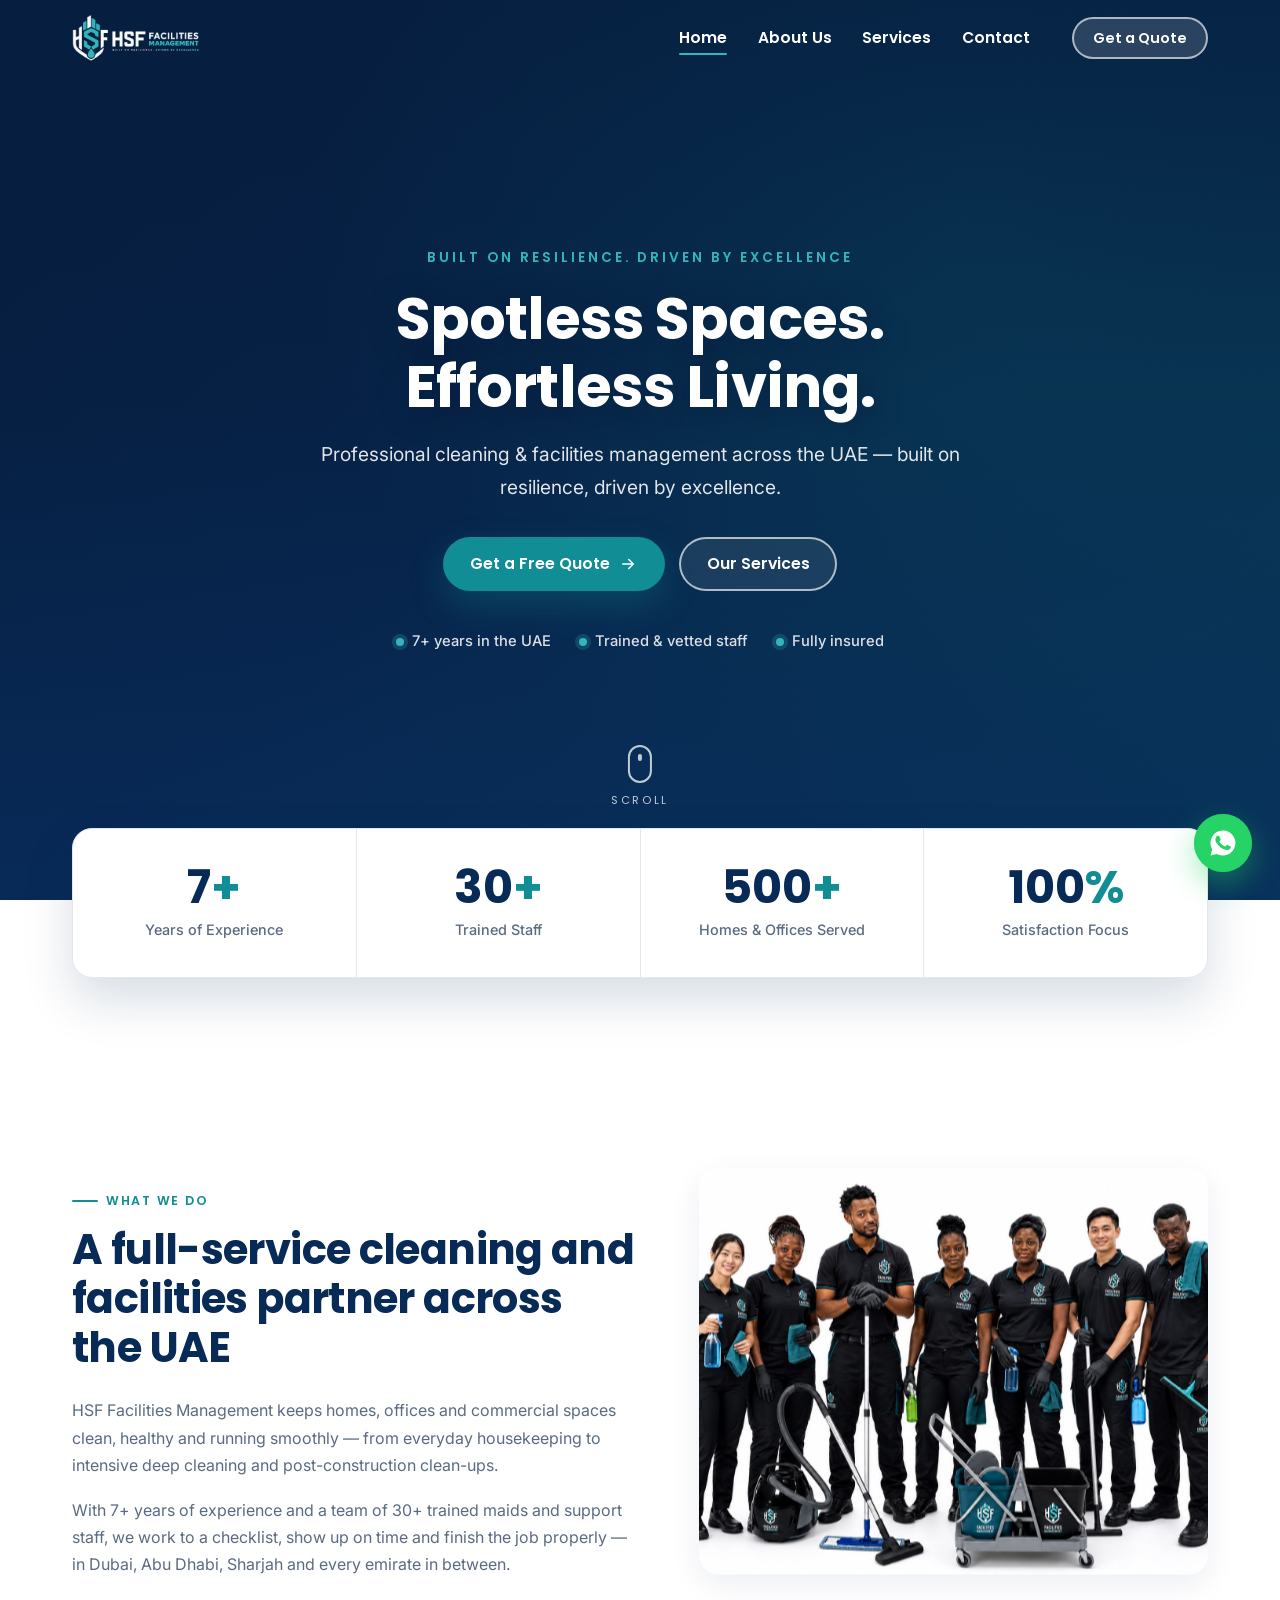
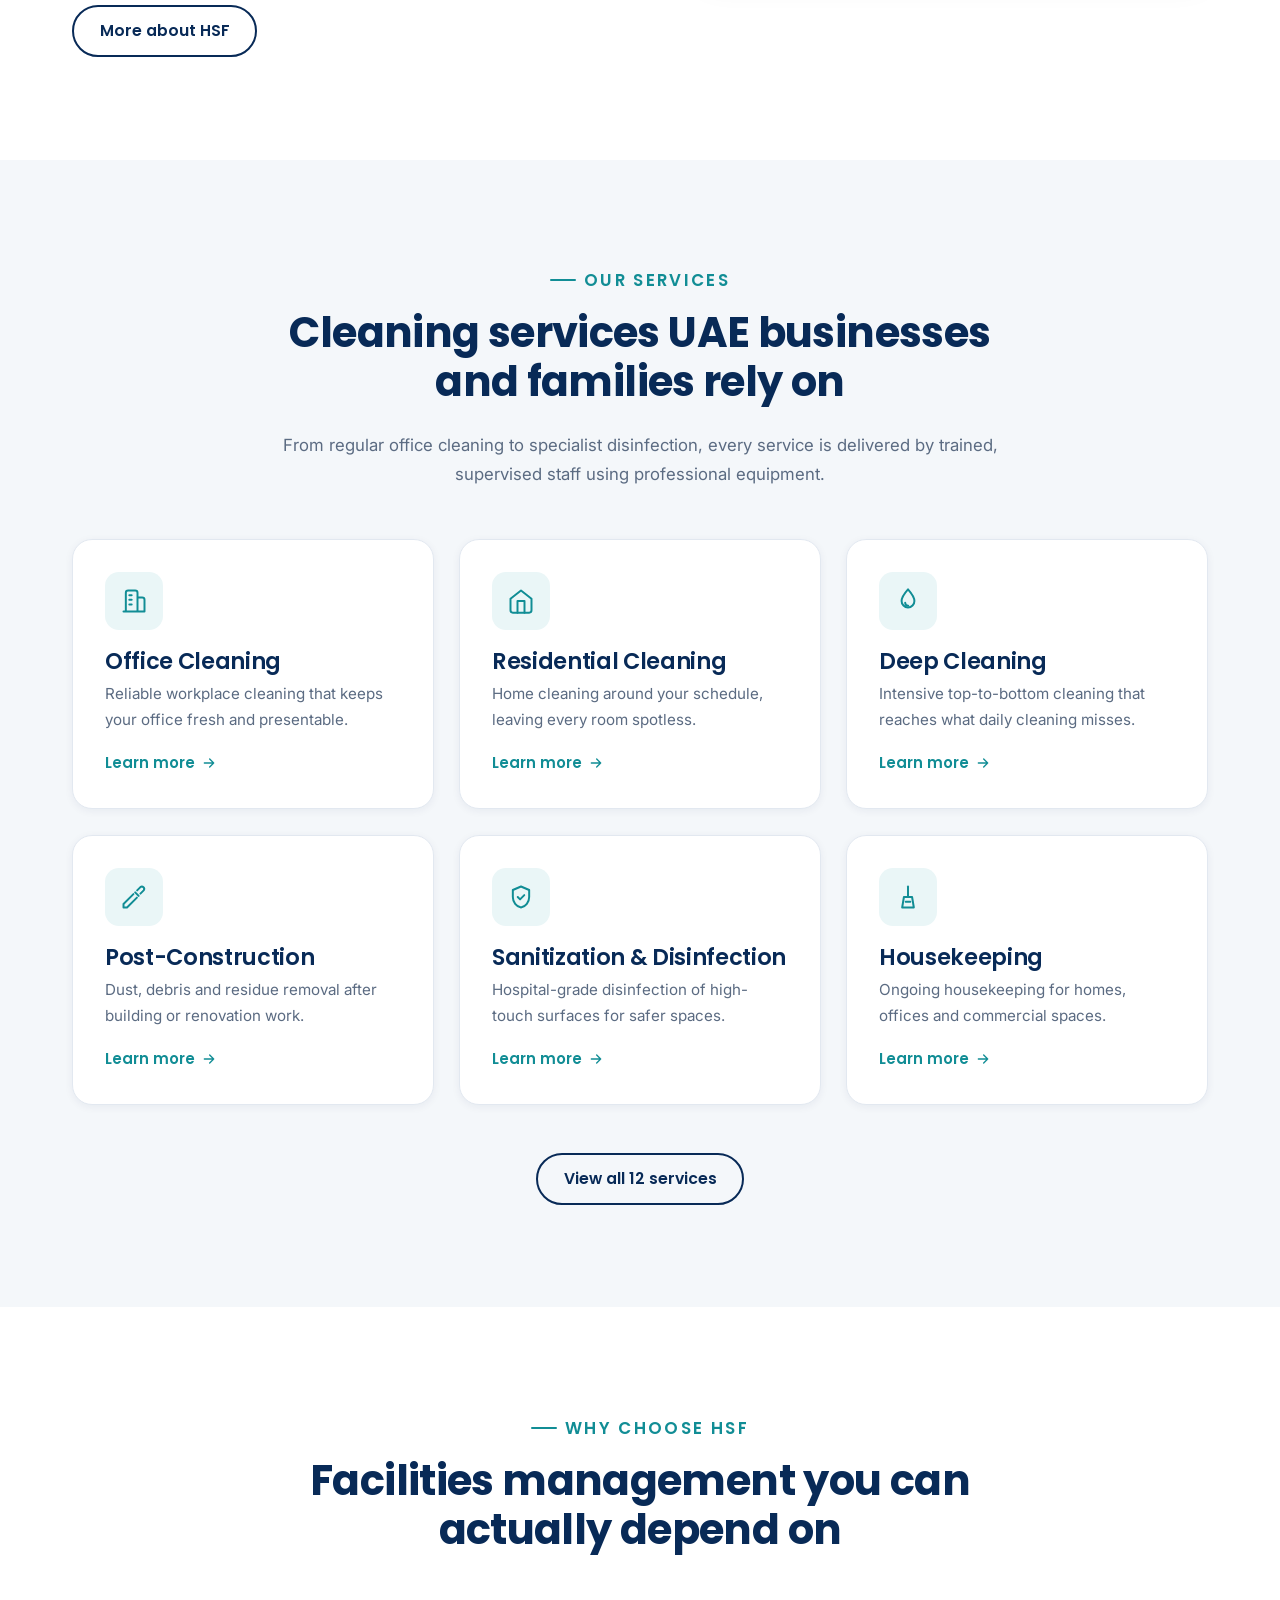
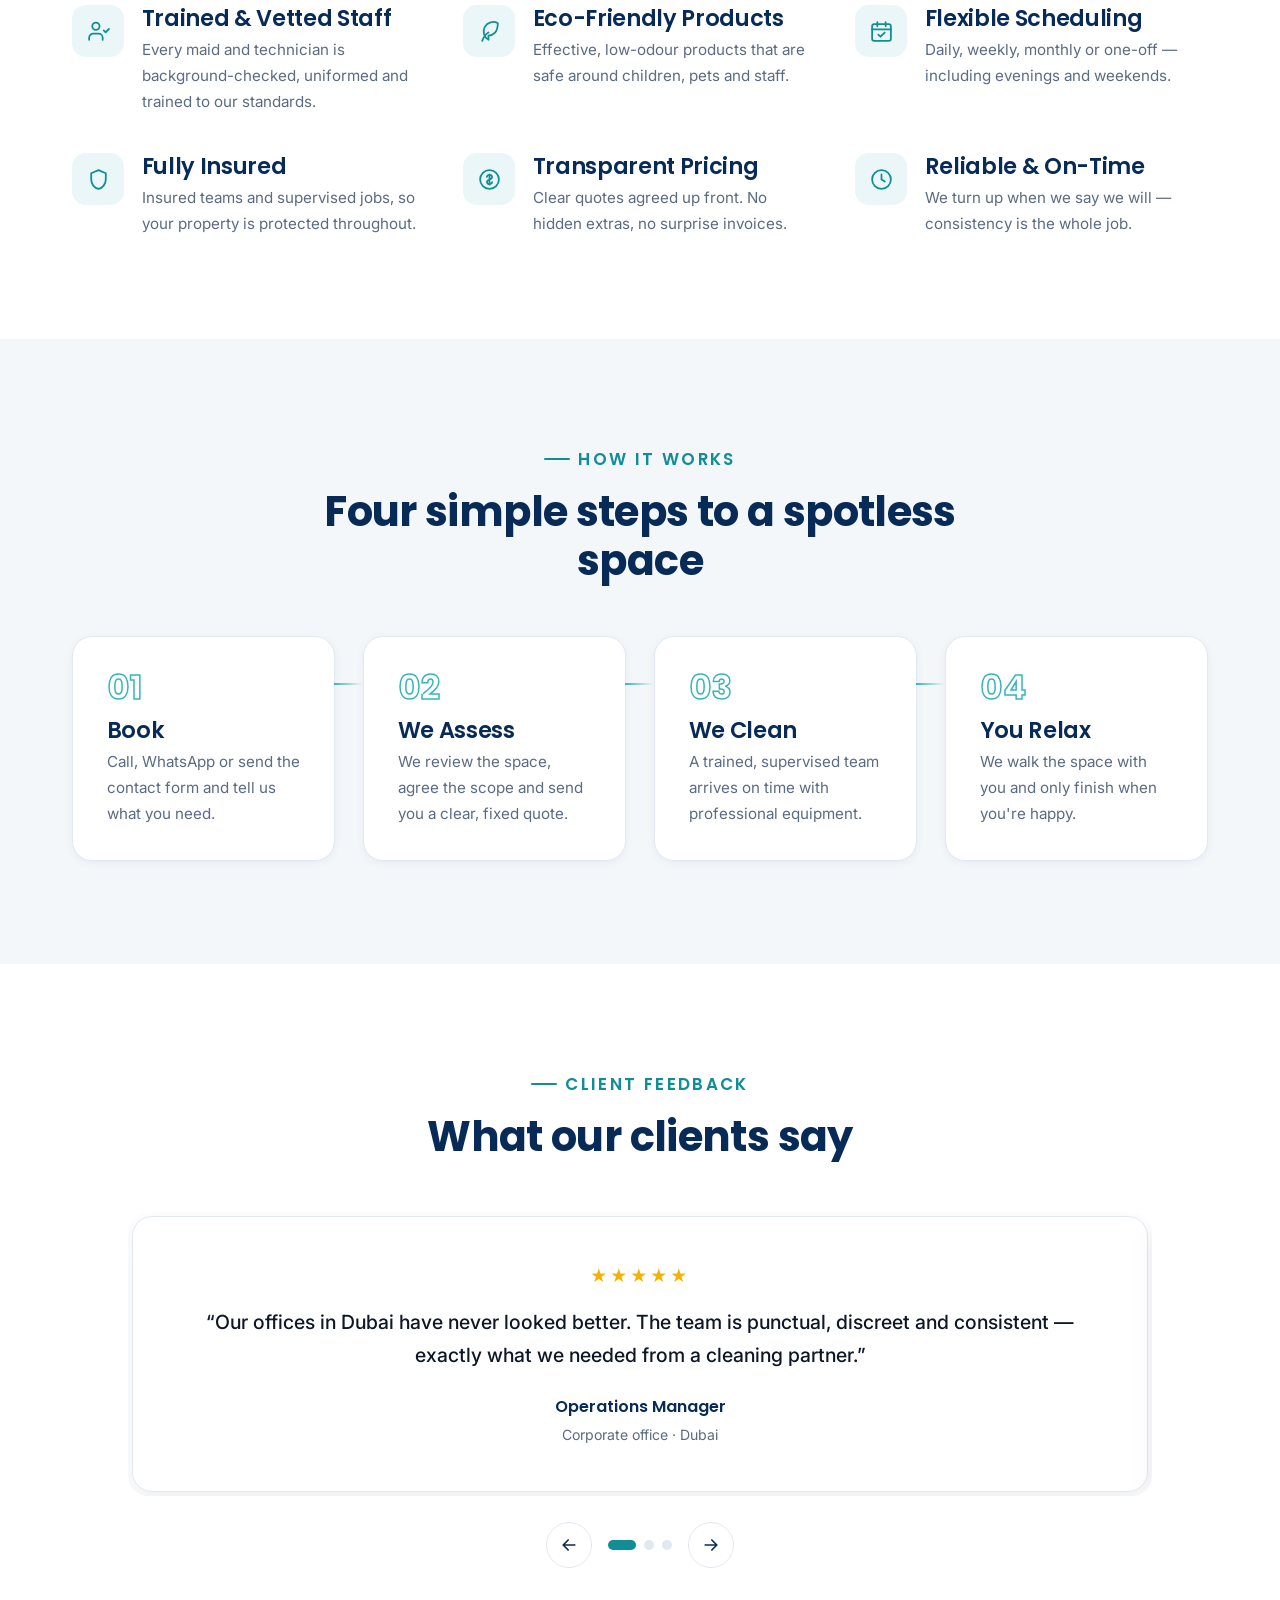
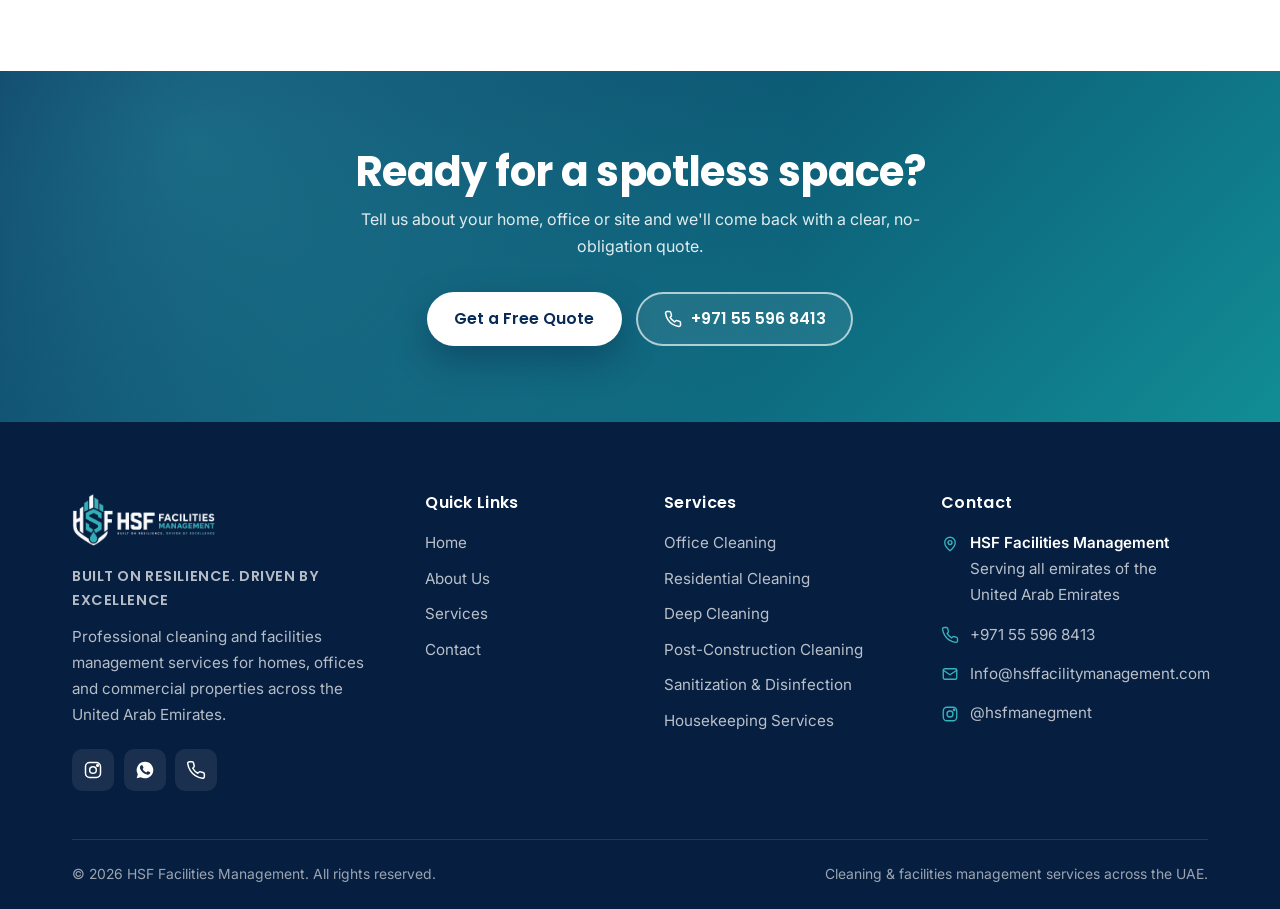
==== hsf company/index.html @ 4dc27a49 "Add files via upload" ====
<!DOCTYPE html>
<html lang="en">
<head>
  <meta charset="utf-8">
  <meta name="viewport" content="width=device-width, initial-scale=1">

  <!-- ===== SEO: primary meta ===== -->
  <title>Cleaning &amp; Facilities Management Services UAE | HSF</title>
  <meta name="description" content="HSF Facilities Management delivers professional cleaning and facilities management services across the UAE — office, residential, deep and post-construction cleaning. Get a free quote.">
  <link rel="canonical" href="https://hsffacilitymanagement.com/">
  <meta name="robots" content="index, follow">
  <meta name="author" content="HSF Facilities Management">
  <meta name="theme-color" content="#082A57">

  <!-- ===== Open Graph / Twitter ===== -->
  <meta property="og:type" content="website">
  <meta property="og:site_name" content="HSF Facilities Management">
  <meta property="og:title" content="Cleaning &amp; Facilities Management Services UAE | HSF">
  <meta property="og:description" content="Professional cleaning and facilities management across the UAE. 7+ years of experience, 30+ trained staff. Built on resilience, driven by excellence.">
  <meta property="og:url" content="https://hsffacilitymanagement.com/">
  <meta property="og:image" content="https://hsffacilitymanagement.com/assets/og-image.jpg">
  <meta property="og:image:width" content="1200">
  <meta property="og:image:height" content="630">
  <meta property="og:locale" content="en_AE">
  <meta name="twitter:card" content="summary_large_image">
  <meta name="twitter:title" content="Cleaning &amp; Facilities Management Services UAE | HSF">
  <meta name="twitter:description" content="Professional cleaning and facilities management across the UAE. Built on resilience, driven by excellence.">
  <meta name="twitter:image" content="https://hsffacilitymanagement.com/assets/og-image.jpg">

  <!-- ===== Icons / manifest ===== -->
  <link rel="icon" href="assets/favicon.ico" sizes="any">
  <link rel="icon" type="image/png" href="assets/favicon.png">
  <link rel="apple-touch-icon" href="assets/apple-touch-icon.png">
  <link rel="manifest" href="site.webmanifest">

  <!-- ===== Fonts (preconnect + swap for fast LCP) ===== -->
  <link rel="preconnect" href="https://fonts.googleapis.com">
  <link rel="preconnect" href="https://fonts.gstatic.com" crossorigin>
  <!-- Speeds up the hero LCP — uncomment once assets/hero-poster.jpg exists:
  <link rel="preload" as="image" href="assets/hero-poster.jpg"> -->
  <link href="https://fonts.googleapis.com/css2?family=Inter:wght@400;500;600&family=Poppins:wght@600;700&display=swap" rel="stylesheet">

  <!-- ===== Styles ===== -->
  <link rel="stylesheet" href="css/global.css">
  <link rel="stylesheet" href="css/home.css">

  <!-- ===== Structured data: LocalBusiness / CleaningService ===== -->
  <script type="application/ld+json">
  {
    "@context": "https://schema.org",
    "@type": "CleaningService",
    "@id": "https://hsffacilitymanagement.com/#business",
    "name": "HSF Facilities Management",
    "slogan": "Built on Resilience. Driven by Excellence",
    "description": "Professional cleaning and facilities management services across the United Arab Emirates: office cleaning, residential cleaning, deep cleaning, post-construction cleaning, disinfection and housekeeping.",
    "url": "https://hsffacilitymanagement.com/",
    "telephone": "+971555968413",
    "email": "Info@hsffacilitymanagement.com",
    "image": "https://hsffacilitymanagement.com/assets/og-image.jpg",
    "logo": "https://hsffacilitymanagement.com/assets/hsf-logo.png",
    "priceRange": "$$",
    "foundingDate": "2018",
    "address": {
      "@type": "PostalAddress",
      "addressCountry": "AE",
      "addressRegion": "United Arab Emirates"
    },
    "areaServed": [
      { "@type": "Country", "name": "United Arab Emirates" },
      { "@type": "City", "name": "Dubai" },
      { "@type": "City", "name": "Abu Dhabi" },
      { "@type": "City", "name": "Sharjah" },
      { "@type": "City", "name": "Ajman" },
      { "@type": "City", "name": "Ras Al Khaimah" },
      { "@type": "City", "name": "Fujairah" },
      { "@type": "City", "name": "Umm Al Quwain" }
    ],
    "openingHoursSpecification": [{
      "@type": "OpeningHoursSpecification",
      "dayOfWeek": ["Monday","Tuesday","Wednesday","Thursday","Friday","Saturday","Sunday"],
      "opens": "08:00",
      "closes": "20:00"
    }],
    "sameAs": ["https://instagram.com/hsfmanegment"],
    "hasOfferCatalog": {
      "@type": "OfferCatalog",
      "name": "Cleaning & Facilities Management Services UAE",
      "itemListElement": [
        { "@type": "Offer", "itemOffered": { "@type": "Service", "name": "Office Cleaning" } },
        { "@type": "Offer", "itemOffered": { "@type": "Service", "name": "Residential Cleaning" } },
        { "@type": "Offer", "itemOffered": { "@type": "Service", "name": "Deep Cleaning" } },
        { "@type": "Offer", "itemOffered": { "@type": "Service", "name": "Move-in / Move-out Cleaning" } },
        { "@type": "Offer", "itemOffered": { "@type": "Service", "name": "Post-Construction Cleaning" } },
        { "@type": "Offer", "itemOffered": { "@type": "Service", "name": "Carpet & Upholstery Cleaning" } },
        { "@type": "Offer", "itemOffered": { "@type": "Service", "name": "Glass & Window Cleaning" } },
        { "@type": "Offer", "itemOffered": { "@type": "Service", "name": "Floor Care & Polishing" } },
        { "@type": "Offer", "itemOffered": { "@type": "Service", "name": "Sanitization & Disinfection" } },
        { "@type": "Offer", "itemOffered": { "@type": "Service", "name": "Waste Management Support" } },
        { "@type": "Offer", "itemOffered": { "@type": "Service", "name": "Housekeeping Services" } },
        { "@type": "Offer", "itemOffered": { "@type": "Service", "name": "Facility Support Services" } }
      ]
    }
  }
  </script>

  <!-- ===== Structured data: FAQ ===== -->
  <script type="application/ld+json">
  {
    "@context": "https://schema.org",
    "@type": "FAQPage",
    "mainEntity": [
      {
        "@type": "Question",
        "name": "Which areas of the UAE does HSF Facilities Management cover?",
        "acceptedAnswer": {
          "@type": "Answer",
          "text": "We provide cleaning and facilities management services across all seven emirates, including Dubai, Abu Dhabi, Sharjah, Ajman, Ras Al Khaimah, Fujairah and Umm Al Quwain."
        }
      },
      {
        "@type": "Question",
        "name": "Do you offer both one-off and regular cleaning contracts?",
        "acceptedAnswer": {
          "@type": "Answer",
          "text": "Yes. We handle one-off jobs such as deep cleaning, move-in / move-out cleaning and post-construction cleaning, as well as ongoing daily, weekly or monthly contracts for offices, homes and commercial buildings."
        }
      },
      {
        "@type": "Question",
        "name": "Are your cleaning staff trained and vetted?",
        "acceptedAnswer": {
          "@type": "Answer",
          "text": "Our team of 30+ maids and support staff is background-checked, professionally trained and supervised on every job, and our work is fully insured."
        }
      },
      {
        "@type": "Question",
        "name": "How do I get a quote?",
        "acceptedAnswer": {
          "@type": "Answer",
          "text": "Call or WhatsApp +971 55 596 8413, email Info@hsffacilitymanagement.com, or send the form on our contact page. Quotes are free and there are no hidden charges."
        }
      }
    ]
  }
  </script>
</head>

<body>
  <a class="skip-link" href="#main">Skip to main content</a>

  <!-- ================= HEADER ================= -->
  <header class="site-header">
    <div class="container site-header__inner">
      <a class="brand" href="index.html" aria-label="HSF Facilities Management — home">
        <img class="brand__dark" src="assets/hsf-logo.png" alt="HSF Facilities Management logo" width="704" height="256">
        <img class="brand__light" src="assets/hsf-logo-white.png" alt="" aria-hidden="true" width="704" height="256">
      </a>

      <nav class="site-nav" aria-label="Primary">
        <ul class="site-nav__list">
          <li><a class="site-nav__link" href="index.html" aria-current="page">Home</a></li>
          <li><a class="site-nav__link" href="about.html">About Us</a></li>
          <li><a class="site-nav__link" href="services.html">Services</a></li>
          <li><a class="site-nav__link" href="contact.html">Contact</a></li>
        </ul>
      </nav>

      <a class="btn btn--primary btn--sm header-cta" href="contact.html">Get a Quote</a>

      <button class="nav-toggle" type="button" aria-label="Open menu" aria-expanded="false" aria-controls="mobileMenu">
        <span></span><span></span><span></span>
      </button>
    </div>
  </header>

  <!-- ================= MOBILE MENU ================= -->
  <div class="nav-backdrop" aria-hidden="true"></div>
  <aside class="mobile-menu" id="mobileMenu" aria-label="Mobile navigation">
    <div class="mobile-menu__head">
      <img src="assets/hsf-logo.png" alt="HSF Facilities Management logo" width="704" height="256">
      <button class="mobile-menu__close" type="button" aria-label="Close menu">
        <svg viewBox="0 0 24 24" fill="none" stroke="currentColor" stroke-width="2" stroke-linecap="round" aria-hidden="true"><path d="M18 6 6 18M6 6l12 12"/></svg>
      </button>
    </div>
    <nav aria-label="Mobile primary">
      <ul class="mobile-menu__list">
        <li><a href="index.html" aria-current="page">Home</a></li>
        <li><a href="about.html">About Us</a></li>
        <li><a href="services.html">Services</a></li>
        <li><a href="contact.html">Contact</a></li>
      </ul>
    </nav>
    <a class="btn btn--primary btn--block" href="contact.html">Get a Free Quote</a>
    <div class="mobile-menu__contact">
      <a href="tel:+971555968413">+971 55 596 8413</a>
      <a href="mailto:Info@hsffacilitymanagement.com">Info@hsffacilitymanagement.com</a>
      <a href="https://instagram.com/hsfmanegment" target="_blank" rel="noopener">Instagram @hsfmanegment</a>
    </div>
  </aside>

  <main id="main">

    <!-- ================= HERO ================= -->
    <section class="hero" aria-labelledby="hero-title">
      <!-- MEDIA SWAP: drop your slow-motion cleaning clip at assets/hero.mp4
           and a matching still frame at assets/hero-poster.jpg.
           Until then the navy/teal gradient below shows instead. -->
      <video class="hero__video" autoplay muted loop playsinline preload="metadata"
             poster="assets/hero-poster.jpg" aria-hidden="true" tabindex="-1">
        <source src="assets/hero.mp4" type="video/mp4">
      </video>
      <div class="hero__overlay"></div>

      <div class="container hero__inner">
        <p class="hero__eyebrow" data-reveal>Built on Resilience. Driven by Excellence</p>
        <h1 id="hero-title" data-reveal data-reveal-delay="80">Spotless Spaces.<br>Effortless Living.</h1>
        <p class="hero__sub" data-reveal data-reveal-delay="160">
          Professional cleaning &amp; facilities management across the UAE — built on resilience,
          driven by excellence.
        </p>
        <div class="hero__actions" data-reveal data-reveal-delay="240">
          <a class="btn btn--primary" href="contact.html">
            Get a Free Quote
            <svg viewBox="0 0 24 24" fill="none" stroke="currentColor" stroke-width="2" stroke-linecap="round" stroke-linejoin="round" aria-hidden="true"><path d="M5 12h14M13 6l6 6-6 6"/></svg>
          </a>
          <a class="btn btn--ghost" href="services.html">Our Services</a>
        </div>
        <ul class="hero__points" data-reveal data-reveal-delay="320">
          <li>7+ years in the UAE</li>
          <li>Trained &amp; vetted staff</li>
          <li>Fully insured</li>
        </ul>
      </div>

      <a class="hero__scroll" href="#stats" aria-label="Scroll to content">
        <span class="hero__scroll-mouse"></span>
        <span class="hero__scroll-text">Scroll</span>
      </a>
    </section>

    <!-- ================= STATS ================= -->
    <!-- CLIENT: edit these figures freely — data-count is the number, data-suffix the symbol. -->
    <section class="section stats-section" id="stats" aria-label="HSF by the numbers">
      <div class="container">
        <div class="stats" data-reveal>
          <div class="stat">
            <span class="stat__num" data-count="7" data-suffix="+">7<span class="suffix">+</span></span>
            <p class="stat__label">Years of Experience</p>
          </div>
          <div class="stat">
            <span class="stat__num" data-count="30" data-suffix="+">30<span class="suffix">+</span></span>
            <p class="stat__label">Trained Staff</p>
          </div>
          <div class="stat">
            <span class="stat__num" data-count="500" data-suffix="+">500<span class="suffix">+</span></span>
            <p class="stat__label">Homes &amp; Offices Served</p>
          </div>
          <div class="stat">
            <span class="stat__num" data-count="100" data-suffix="%">100<span class="suffix">%</span></span>
            <p class="stat__label">Satisfaction Focus</p>
          </div>
        </div>
      </div>
    </section>

    <!-- ================= WHAT WE DO ================= -->
    <section class="section intro" aria-labelledby="intro-title">
      <div class="container intro__grid">
        <div class="intro__text" data-reveal="left">
          <p class="eyebrow">What we do</p>
          <h2 id="intro-title">A full-service cleaning and facilities partner across the UAE</h2>
          <p>
            HSF Facilities Management keeps homes, offices and commercial spaces clean, healthy and
            running smoothly — from everyday housekeeping to intensive deep cleaning and
            post-construction clean-ups.
          </p>
          <p>
            With 7+ years of experience and a team of 30+ trained maids and support staff, we work
            to a checklist, show up on time and finish the job properly — in Dubai, Abu Dhabi,
            Sharjah and every emirate in between.
          </p>
          <a class="btn btn--outline" href="about.html">More about HSF</a>
        </div>

        <div class="intro__media media-ph" data-reveal="right" data-parallax="0.06">
          <img src="assets/team.jpg" alt="The HSF Facilities Management cleaning team in branded uniform with their equipment" width="1516" height="1038" loading="lazy" decoding="async">
        </div>
      </div>
    </section>

    <!-- ================= SERVICES PREVIEW ================= -->
    <section class="section section--soft services-preview" aria-labelledby="services-title">
      <div class="container">
        <div class="section-head" data-reveal>
          <p class="eyebrow">Our services</p>
          <h2 id="services-title">Cleaning services UAE businesses and families rely on</h2>
          <p>From regular office cleaning to specialist disinfection, every service is delivered by
            trained, supervised staff using professional equipment.</p>
        </div>

        <div class="svc-grid">
          <!-- 1 -->
          <a class="card svc-card" href="services.html#office-cleaning" data-reveal data-reveal-delay="0">
            <span class="icon-badge">
              <svg viewBox="0 0 24 24" fill="none" stroke="currentColor" stroke-width="1.7" stroke-linecap="round" stroke-linejoin="round" aria-hidden="true"><path d="M3 21h18M5 21V5a2 2 0 0 1 2-2h6a2 2 0 0 1 2 2v16M15 21V9h4a2 2 0 0 1 2 2v10M8 7h2M8 11h2M8 15h2"/></svg>
            </span>
            <h3>Office Cleaning</h3>
            <p>Reliable workplace cleaning that keeps your office fresh and presentable.</p>
            <span class="link-arrow">Learn more
              <svg viewBox="0 0 24 24" fill="none" stroke="currentColor" stroke-width="2" stroke-linecap="round" stroke-linejoin="round" aria-hidden="true"><path d="M5 12h14M13 6l6 6-6 6"/></svg>
            </span>
          </a>
          <!-- 2 -->
          <a class="card svc-card" href="services.html#residential-cleaning" data-reveal data-reveal-delay="80">
            <span class="icon-badge">
              <svg viewBox="0 0 24 24" fill="none" stroke="currentColor" stroke-width="1.7" stroke-linecap="round" stroke-linejoin="round" aria-hidden="true"><path d="m3 10 9-7 9 7v10a2 2 0 0 1-2 2H5a2 2 0 0 1-2-2z"/><path d="M9 22V12h6v10"/></svg>
            </span>
            <h3>Residential Cleaning</h3>
            <p>Home cleaning around your schedule, leaving every room spotless.</p>
            <span class="link-arrow">Learn more
              <svg viewBox="0 0 24 24" fill="none" stroke="currentColor" stroke-width="2" stroke-linecap="round" stroke-linejoin="round" aria-hidden="true"><path d="M5 12h14M13 6l6 6-6 6"/></svg>
            </span>
          </a>
          <!-- 3 -->
          <a class="card svc-card" href="services.html#deep-cleaning" data-reveal data-reveal-delay="160">
            <span class="icon-badge">
              <svg viewBox="0 0 24 24" fill="none" stroke="currentColor" stroke-width="1.7" stroke-linecap="round" stroke-linejoin="round" aria-hidden="true"><path d="M12 2s5.5 6.2 5.5 10a5.5 5.5 0 0 1-11 0C6.5 8.2 12 2 12 2z"/><path d="M9.6 13.4a2.6 2.6 0 0 0 2.6 2.6"/></svg>
            </span>
            <h3>Deep Cleaning</h3>
            <p>Intensive top-to-bottom cleaning that reaches what daily cleaning misses.</p>
            <span class="link-arrow">Learn more
              <svg viewBox="0 0 24 24" fill="none" stroke="currentColor" stroke-width="2" stroke-linecap="round" stroke-linejoin="round" aria-hidden="true"><path d="M5 12h14M13 6l6 6-6 6"/></svg>
            </span>
          </a>
          <!-- 4 -->
          <a class="card svc-card" href="services.html#post-construction-cleaning" data-reveal data-reveal-delay="0">
            <span class="icon-badge">
              <svg viewBox="0 0 24 24" fill="none" stroke="currentColor" stroke-width="1.7" stroke-linecap="round" stroke-linejoin="round" aria-hidden="true"><path d="M14.7 6.3 17.5 3.5a2 2 0 0 1 2.8 2.8L17.5 9.1"/><path d="m13 8 3 3"/><path d="M11.5 9.5 3 18v3h3l8.5-8.5"/></svg>
            </span>
            <h3>Post-Construction</h3>
            <p>Dust, debris and residue removal after building or renovation work.</p>
            <span class="link-arrow">Learn more
              <svg viewBox="0 0 24 24" fill="none" stroke="currentColor" stroke-width="2" stroke-linecap="round" stroke-linejoin="round" aria-hidden="true"><path d="M5 12h14M13 6l6 6-6 6"/></svg>
            </span>
          </a>
          <!-- 5 -->
          <a class="card svc-card" href="services.html#sanitization-disinfection" data-reveal data-reveal-delay="80">
            <span class="icon-badge">
              <svg viewBox="0 0 24 24" fill="none" stroke="currentColor" stroke-width="1.7" stroke-linecap="round" stroke-linejoin="round" aria-hidden="true"><path d="M12 3 5 6v6c0 4.4 3 8.3 7 9 4-.7 7-4.6 7-9V6z"/><path d="m9.2 12 2 2 3.6-3.6"/></svg>
            </span>
            <h3>Sanitization &amp; Disinfection</h3>
            <p>Hospital-grade disinfection of high-touch surfaces for safer spaces.</p>
            <span class="link-arrow">Learn more
              <svg viewBox="0 0 24 24" fill="none" stroke="currentColor" stroke-width="2" stroke-linecap="round" stroke-linejoin="round" aria-hidden="true"><path d="M5 12h14M13 6l6 6-6 6"/></svg>
            </span>
          </a>
          <!-- 6 -->
          <a class="card svc-card" href="services.html#housekeeping-services" data-reveal data-reveal-delay="160">
            <span class="icon-badge">
              <svg viewBox="0 0 24 24" fill="none" stroke="currentColor" stroke-width="1.7" stroke-linecap="round" stroke-linejoin="round" aria-hidden="true"><path d="M12 3v9"/><path d="M8.5 12h7l1.5 9H7z"/><path d="M10 16h4"/></svg>
            </span>
            <h3>Housekeeping</h3>
            <p>Ongoing housekeeping for homes, offices and commercial spaces.</p>
            <span class="link-arrow">Learn more
              <svg viewBox="0 0 24 24" fill="none" stroke="currentColor" stroke-width="2" stroke-linecap="round" stroke-linejoin="round" aria-hidden="true"><path d="M5 12h14M13 6l6 6-6 6"/></svg>
            </span>
          </a>
        </div>

        <div class="services-preview__more" data-reveal>
          <a class="btn btn--outline" href="services.html">View all 12 services</a>
        </div>
      </div>
    </section>

    <!-- ================= WHY CHOOSE US ================= -->
    <section class="section why" aria-labelledby="why-title">
      <div class="container">
        <div class="section-head" data-reveal>
          <p class="eyebrow">Why choose HSF</p>
          <h2 id="why-title">Facilities management you can actually depend on</h2>
        </div>

        <div class="why-grid">
          <article class="why-item" data-reveal data-reveal-delay="0">
            <span class="icon-badge">
              <svg viewBox="0 0 24 24" fill="none" stroke="currentColor" stroke-width="1.7" stroke-linecap="round" stroke-linejoin="round" aria-hidden="true"><path d="M16 20v-2a4 4 0 0 0-4-4H7a4 4 0 0 0-4 4v2"/><circle cx="9.5" cy="7" r="3.5"/><path d="m17 11 1.8 1.8L22 9.6"/></svg>
            </span>
            <div>
              <h3>Trained &amp; Vetted Staff</h3>
              <p>Every maid and technician is background-checked, uniformed and trained to our standards.</p>
            </div>
          </article>

          <article class="why-item" data-reveal data-reveal-delay="80">
            <span class="icon-badge">
              <svg viewBox="0 0 24 24" fill="none" stroke="currentColor" stroke-width="1.7" stroke-linecap="round" stroke-linejoin="round" aria-hidden="true"><path d="M11 20A7 7 0 0 1 20 4c0 9-5 12-9 12z"/><path d="M5 21c1.5-4 3.5-6.5 6-8"/></svg>
            </span>
            <div>
              <h3>Eco-Friendly Products</h3>
              <p>Effective, low-odour products that are safe around children, pets and staff.</p>
            </div>
          </article>

          <article class="why-item" data-reveal data-reveal-delay="160">
            <span class="icon-badge">
              <svg viewBox="0 0 24 24" fill="none" stroke="currentColor" stroke-width="1.7" stroke-linecap="round" stroke-linejoin="round" aria-hidden="true"><rect x="3" y="5" width="18" height="16" rx="2"/><path d="M16 3v4M8 3v4M3 10h18"/><path d="m9 15 2 2 4-4"/></svg>
            </span>
            <div>
              <h3>Flexible Scheduling</h3>
              <p>Daily, weekly, monthly or one-off — including evenings and weekends.</p>
            </div>
          </article>

          <article class="why-item" data-reveal data-reveal-delay="0">
            <span class="icon-badge">
              <svg viewBox="0 0 24 24" fill="none" stroke="currentColor" stroke-width="1.7" stroke-linecap="round" stroke-linejoin="round" aria-hidden="true"><path d="M12 3 5 6v6c0 4.4 3 8.3 7 9 4-.7 7-4.6 7-9V6z"/></svg>
            </span>
            <div>
              <h3>Fully Insured</h3>
              <p>Insured teams and supervised jobs, so your property is protected throughout.</p>
            </div>
          </article>

          <article class="why-item" data-reveal data-reveal-delay="80">
            <span class="icon-badge">
              <svg viewBox="0 0 24 24" fill="none" stroke="currentColor" stroke-width="1.7" stroke-linecap="round" stroke-linejoin="round" aria-hidden="true"><circle cx="12" cy="12" r="9"/><path d="M12 7v10M9.5 9.5a2.5 2.5 0 0 1 2.5-2 2.4 2.4 0 0 1 2.5 2.2c0 3-5 1.9-5 4.6A2.5 2.5 0 0 0 12 16.5a2.5 2.5 0 0 0 2.5-2"/></svg>
            </span>
            <div>
              <h3>Transparent Pricing</h3>
              <p>Clear quotes agreed up front. No hidden extras, no surprise invoices.</p>
            </div>
          </article>

          <article class="why-item" data-reveal data-reveal-delay="160">
            <span class="icon-badge">
              <svg viewBox="0 0 24 24" fill="none" stroke="currentColor" stroke-width="1.7" stroke-linecap="round" stroke-linejoin="round" aria-hidden="true"><circle cx="12" cy="12" r="9"/><path d="M12 7v5l3.2 2"/></svg>
            </span>
            <div>
              <h3>Reliable &amp; On-Time</h3>
              <p>We turn up when we say we will — consistency is the whole job.</p>
            </div>
          </article>
        </div>
      </div>
    </section>

    <!-- ================= HOW IT WORKS ================= -->
    <section class="section section--soft how" aria-labelledby="how-title">
      <div class="container">
        <div class="section-head" data-reveal>
          <p class="eyebrow">How it works</p>
          <h2 id="how-title">Four simple steps to a spotless space</h2>
        </div>

        <ol class="steps">
          <li class="step" data-reveal data-reveal-delay="0">
            <span class="step__num">01</span>
            <h3>Book</h3>
            <p>Call, WhatsApp or send the contact form and tell us what you need.</p>
          </li>
          <li class="step" data-reveal data-reveal-delay="90">
            <span class="step__num">02</span>
            <h3>We Assess</h3>
            <p>We review the space, agree the scope and send you a clear, fixed quote.</p>
          </li>
          <li class="step" data-reveal data-reveal-delay="180">
            <span class="step__num">03</span>
            <h3>We Clean</h3>
            <p>A trained, supervised team arrives on time with professional equipment.</p>
          </li>
          <li class="step" data-reveal data-reveal-delay="270">
            <span class="step__num">04</span>
            <h3>You Relax</h3>
            <p>We walk the space with you and only finish when you're happy.</p>
          </li>
        </ol>
      </div>
    </section>

    <!-- ================= TESTIMONIALS ================= -->
    <!-- CLIENT: swap these placeholder reviews for real client quotes. -->
    <section class="section testimonials" aria-labelledby="testimonials-title">
      <div class="container">
        <div class="section-head" data-reveal>
          <p class="eyebrow">Client feedback</p>
          <h2 id="testimonials-title">What our clients say</h2>
        </div>

        <div class="slider" data-reveal>
          <div class="slider__viewport">
            <ul class="slider__track" id="testimonialTrack">
              <li class="slide">
                <figure class="quote">
                  <div class="quote__stars" aria-label="Rated 5 out of 5">★★★★★</div>
                  <blockquote>
                    <p>“Our offices in Dubai have never looked better. The team is punctual, discreet
                      and consistent — exactly what we needed from a cleaning partner.”</p>
                  </blockquote>
                  <figcaption>
                    <span class="quote__name">Operations Manager</span>
                    <span class="quote__meta">Corporate office · Dubai</span>
                  </figcaption>
                </figure>
              </li>
              <li class="slide">
                <figure class="quote">
                  <div class="quote__stars" aria-label="Rated 5 out of 5">★★★★★</div>
                  <blockquote>
                    <p>“Booked a deep clean before moving into our new villa. They were thorough,
                      polite and finished on time. We now have them monthly.”</p>
                  </blockquote>
                  <figcaption>
                    <span class="quote__name">Homeowner</span>
                    <span class="quote__meta">Villa · Abu Dhabi</span>
                  </figcaption>
                </figure>
              </li>
              <li class="slide">
                <figure class="quote">
                  <div class="quote__stars" aria-label="Rated 5 out of 5">★★★★★</div>
                  <blockquote>
                    <p>“Post-construction clean-up on a tight handover deadline. HSF handled the dust
                      and residue completely and the unit was ready the same week.”</p>
                  </blockquote>
                  <figcaption>
                    <span class="quote__name">Project Manager</span>
                    <span class="quote__meta">Fit-out contractor · Sharjah</span>
                  </figcaption>
                </figure>
              </li>
            </ul>
          </div>

          <div class="slider__controls">
            <button class="slider__btn" type="button" data-slider-prev aria-label="Previous testimonial">
              <svg viewBox="0 0 24 24" fill="none" stroke="currentColor" stroke-width="2" stroke-linecap="round" stroke-linejoin="round" aria-hidden="true"><path d="M19 12H5M11 18l-6-6 6-6"/></svg>
            </button>
            <div class="slider__dots" id="sliderDots" role="tablist" aria-label="Choose testimonial"></div>
            <button class="slider__btn" type="button" data-slider-next aria-label="Next testimonial">
              <svg viewBox="0 0 24 24" fill="none" stroke="currentColor" stroke-width="2" stroke-linecap="round" stroke-linejoin="round" aria-hidden="true"><path d="M5 12h14M13 6l6 6-6 6"/></svg>
            </button>
          </div>
        </div>
      </div>
    </section>

    <!-- ================= CTA BAND ================= -->
    <section class="cta-band" aria-labelledby="cta-title">
      <div class="container">
        <h2 id="cta-title" data-reveal>Ready for a spotless space?</h2>
        <p data-reveal data-reveal-delay="80">
          Tell us about your home, office or site and we'll come back with a clear, no-obligation quote.
        </p>
        <div class="cta-band__actions" data-reveal data-reveal-delay="160">
          <a class="btn btn--primary" href="contact.html">Get a Free Quote</a>
          <a class="btn btn--ghost" href="tel:+971555968413">
            <svg viewBox="0 0 24 24" fill="none" stroke="currentColor" stroke-width="2" stroke-linecap="round" stroke-linejoin="round" aria-hidden="true"><path d="M22 16.9v3a2 2 0 0 1-2.2 2 19.8 19.8 0 0 1-8.6-3.1 19.5 19.5 0 0 1-6-6A19.8 19.8 0 0 1 2.1 4.2 2 2 0 0 1 4.1 2h3a2 2 0 0 1 2 1.7c.1 1 .4 1.9.7 2.8a2 2 0 0 1-.5 2.1L8.1 9.9a16 16 0 0 0 6 6l1.3-1.2a2 2 0 0 1 2.1-.5c.9.3 1.8.6 2.8.7a2 2 0 0 1 1.7 2z"/></svg>
            +971 55 596 8413
          </a>
        </div>
      </div>
    </section>
  </main>

  <!-- ================= FOOTER ================= -->
  <footer class="site-footer">
    <div class="container">
      <div class="footer-grid">
        <div class="footer-brand">
          <img src="assets/hsf-logo-white.png" alt="HSF Facilities Management logo" width="704" height="256" loading="lazy" decoding="async">
          <p class="footer-slogan">Built on Resilience. Driven by Excellence</p>
          <p>Professional cleaning and facilities management services for homes, offices and
            commercial properties across the United Arab Emirates.</p>
          <div class="footer-social">
            <a href="https://instagram.com/hsfmanegment" target="_blank" rel="noopener" aria-label="HSF Facilities Management on Instagram">
              <svg viewBox="0 0 24 24" fill="none" stroke="currentColor" stroke-width="1.8" stroke-linecap="round" aria-hidden="true"><rect x="3" y="3" width="18" height="18" rx="5"/><circle cx="12" cy="12" r="4"/><circle cx="17.5" cy="6.5" r="1"/></svg>
            </a>
            <a href="https://wa.me/971555968413" target="_blank" rel="noopener" aria-label="Chat with HSF on WhatsApp">
              <svg viewBox="0 0 24 24" fill="currentColor" aria-hidden="true"><path d="M12 2a10 10 0 0 0-8.6 15.1L2 22l5-1.3A10 10 0 1 0 12 2zm5.8 14.2c-.2.7-1.4 1.4-2 1.4-.5 0-1.1.2-3.6-.8-3-1.3-5-4.4-5.1-4.6-.2-.2-1.2-1.6-1.2-3.1s.8-2.2 1.1-2.5c.3-.3.6-.4.8-.4h.6c.2 0 .5 0 .7.5l1 2.3c.1.2.1.4 0 .6l-.4.6-.3.3c-.1.1-.3.3-.1.6.2.3.8 1.3 1.7 2.1 1.2 1 2.2 1.4 2.5 1.5.3.1.4.1.6-.1l.9-1c.2-.2.4-.2.6-.1l2.2 1c.3.2.4.3.4.4.1.2.1.7-.1 1.3z"/></svg>
            </a>
            <a href="tel:+971555968413" aria-label="Call HSF Facilities Management">
              <svg viewBox="0 0 24 24" fill="none" stroke="currentColor" stroke-width="1.8" stroke-linecap="round" stroke-linejoin="round" aria-hidden="true"><path d="M22 16.9v3a2 2 0 0 1-2.2 2 19.8 19.8 0 0 1-8.6-3.1 19.5 19.5 0 0 1-6-6A19.8 19.8 0 0 1 2.1 4.2 2 2 0 0 1 4.1 2h3a2 2 0 0 1 2 1.7c.1 1 .4 1.9.7 2.8a2 2 0 0 1-.5 2.1L8.1 9.9a16 16 0 0 0 6 6l1.3-1.2a2 2 0 0 1 2.1-.5c.9.3 1.8.6 2.8.7a2 2 0 0 1 1.7 2z"/></svg>
            </a>
          </div>
        </div>

        <nav class="footer-nav" aria-label="Footer">
          <h3>Quick Links</h3>
          <ul class="footer-list">
            <li><a href="index.html">Home</a></li>
            <li><a href="about.html">About Us</a></li>
            <li><a href="services.html">Services</a></li>
            <li><a href="contact.html">Contact</a></li>
          </ul>
        </nav>

        <div>
          <h3>Services</h3>
          <ul class="footer-list">
            <li><a href="services.html#office-cleaning">Office Cleaning</a></li>
            <li><a href="services.html#residential-cleaning">Residential Cleaning</a></li>
            <li><a href="services.html#deep-cleaning">Deep Cleaning</a></li>
            <li><a href="services.html#post-construction-cleaning">Post-Construction Cleaning</a></li>
            <li><a href="services.html#sanitization-disinfection">Sanitization &amp; Disinfection</a></li>
            <li><a href="services.html#housekeeping-services">Housekeeping Services</a></li>
          </ul>
        </div>

        <div>
          <h3>Contact</h3>
          <!-- NAP (Name / Area / Phone) kept identical across every page for local SEO -->
          <ul class="footer-list footer-contact">
            <li>
              <svg viewBox="0 0 24 24" fill="none" stroke="currentColor" stroke-width="1.8" stroke-linecap="round" stroke-linejoin="round" aria-hidden="true"><path d="M12 21s7-5.6 7-11a7 7 0 1 0-14 0c0 5.4 7 11 7 11z"/><circle cx="12" cy="10" r="2.6"/></svg>
              <span><strong style="color:#fff">HSF Facilities Management</strong><br>Serving all emirates of the United Arab Emirates</span>
            </li>
            <li>
              <svg viewBox="0 0 24 24" fill="none" stroke="currentColor" stroke-width="1.8" stroke-linecap="round" stroke-linejoin="round" aria-hidden="true"><path d="M22 16.9v3a2 2 0 0 1-2.2 2 19.8 19.8 0 0 1-8.6-3.1 19.5 19.5 0 0 1-6-6A19.8 19.8 0 0 1 2.1 4.2 2 2 0 0 1 4.1 2h3a2 2 0 0 1 2 1.7c.1 1 .4 1.9.7 2.8a2 2 0 0 1-.5 2.1L8.1 9.9a16 16 0 0 0 6 6l1.3-1.2a2 2 0 0 1 2.1-.5c.9.3 1.8.6 2.8.7a2 2 0 0 1 1.7 2z"/></svg>
              <a href="tel:+971555968413">+971 55 596 8413</a>
            </li>
            <li>
              <svg viewBox="0 0 24 24" fill="none" stroke="currentColor" stroke-width="1.8" stroke-linecap="round" stroke-linejoin="round" aria-hidden="true"><rect x="3" y="5" width="18" height="14" rx="2"/><path d="m3 7 9 6 9-6"/></svg>
              <a href="mailto:Info@hsffacilitymanagement.com">Info@hsffacilitymanagement.com</a>
            </li>
            <li>
              <svg viewBox="0 0 24 24" fill="none" stroke="currentColor" stroke-width="1.8" stroke-linecap="round" aria-hidden="true"><rect x="3" y="3" width="18" height="18" rx="5"/><circle cx="12" cy="12" r="4"/><circle cx="17.5" cy="6.5" r="1"/></svg>
              <a href="https://instagram.com/hsfmanegment" target="_blank" rel="noopener">@hsfmanegment</a>
            </li>
          </ul>
        </div>
      </div>

      <div class="footer-bottom">
        <p>&copy; <span data-year>2026</span> HSF Facilities Management. All rights reserved.</p>
        <p>Cleaning &amp; facilities management services across the UAE.</p>
      </div>
    </div>
  </footer>

  <!-- ================= FLOATING WHATSAPP ================= -->
  <a class="whatsapp-float" href="https://wa.me/971555968413" target="_blank" rel="noopener" aria-label="Chat with HSF Facilities Management on WhatsApp">
    <svg viewBox="0 0 24 24" fill="currentColor" aria-hidden="true"><path d="M12 2a10 10 0 0 0-8.6 15.1L2 22l5-1.3A10 10 0 1 0 12 2zm5.8 14.2c-.2.7-1.4 1.4-2 1.4-.5 0-1.1.2-3.6-.8-3-1.3-5-4.4-5.1-4.6-.2-.2-1.2-1.6-1.2-3.1s.8-2.2 1.1-2.5c.3-.3.6-.4.8-.4h.6c.2 0 .5 0 .7.5l1 2.3c.1.2.1.4 0 .6l-.4.6-.3.3c-.1.1-.3.3-.1.6.2.3.8 1.3 1.7 2.1 1.2 1 2.2 1.4 2.5 1.5.3.1.4.1.6-.1l.9-1c.2-.2.4-.2.6-.1l2.2 1c.3.2.4.3.4.4.1.2.1.7-.1 1.3z"/></svg>
  </a>

  <script src="js/global.js" defer></script>
  <script src="js/home.js" defer></script>
</body>
</html>
---- hsf company/css/global.css ----
/* ==========================================================================
   HSF Facilities Management — global.css
   Shared design system: variables, reset, typography, buttons, header,
   mobile menu, footer, floating WhatsApp button, animation helpers.
   Loaded on every page BEFORE the page-specific stylesheet.
   ========================================================================== */

/* --------------------------------------------------------------------------
   1. Design tokens
   -------------------------------------------------------------------------- */
:root {
  /* Brand colours (taken from the HSF logo) */
  --navy: #082a57;
  --navy-900: #061e3f;
  --teal: #118d95;
  --teal-300: #35b4bc;
  --ink: #0e1726;
  --muted: #5b6b82;
  --bg: #ffffff;
  --bg-soft: #f4f7fa;
  --line: #e2e8f0;
  --white: #ffffff;
  --gradient: linear-gradient(135deg, var(--navy) 0%, var(--teal) 100%);

  /* Support tokens */
  --teal-050: #eaf6f7;
  --navy-050: #eef2f8;

  /* Typography */
  --font-head: "Poppins", "Segoe UI", system-ui, -apple-system, sans-serif;
  --font-body: "Inter", "Segoe UI", system-ui, -apple-system, sans-serif;

  /* Radii */
  --r-sm: 10px;
  --r: 14px;
  --r-lg: 20px;
  --r-pill: 999px;

  /* Shadows */
  --shadow-sm: 0 2px 8px rgba(8, 42, 87, 0.06);
  --shadow: 0 10px 30px rgba(8, 42, 87, 0.08);
  --shadow-lg: 0 22px 50px rgba(8, 42, 87, 0.16);
  --shadow-teal: 0 14px 34px rgba(17, 141, 149, 0.28);

  /* Layout */
  --container: 1200px;
  --gutter: clamp(1rem, 4vw, 2rem);
  --section-y: clamp(3.5rem, 8vw, 6.5rem);
  --header-h: 76px;

  /* Motion */
  --ease: cubic-bezier(0.22, 1, 0.36, 1);
  --t-fast: 0.2s var(--ease);
  --t: 0.35s var(--ease);
}

/* --------------------------------------------------------------------------
   2. Reset / base
   -------------------------------------------------------------------------- */
*,
*::before,
*::after {
  box-sizing: border-box;
}

html {
  -webkit-text-size-adjust: 100%;
  scroll-behavior: smooth;
  scroll-padding-top: calc(var(--header-h) + 12px);
}

body {
  margin: 0;
  background: var(--bg);
  color: var(--ink);
  font-family: var(--font-body);
  font-size: 1rem;
  line-height: 1.7;
  font-weight: 400;
  -webkit-font-smoothing: antialiased;
  overflow-x: hidden;
}

body.no-scroll {
  overflow: hidden;
}

img,
video,
svg {
  max-width: 100%;
  display: block;
}

img {
  height: auto;
}

a {
  color: var(--teal);
  text-decoration: none;
  transition: color var(--t-fast);
}

a:hover {
  color: var(--navy);
}

ul,
ol {
  margin: 0;
  padding: 0;
  list-style: none;
}

h1,
h2,
h3,
h4 {
  font-family: var(--font-head);
  color: var(--navy);
  line-height: 1.18;
  margin: 0 0 0.6em;
  font-weight: 700;
  letter-spacing: -0.015em;
}

h1 {
  font-size: clamp(2.1rem, 5.4vw, 3.6rem);
}

h2 {
  font-size: clamp(1.7rem, 3.6vw, 2.6rem);
}

h3 {
  font-size: clamp(1.15rem, 1.9vw, 1.4rem);
  font-weight: 600;
}

p {
  margin: 0 0 1.1rem;
  color: var(--muted);
}

p:last-child {
  margin-bottom: 0;
}

strong {
  color: var(--ink);
  font-weight: 600;
}

/* Visible, consistent focus ring for keyboard users */
:focus-visible {
  outline: 3px solid var(--teal-300);
  outline-offset: 3px;
  border-radius: 4px;
}

/* --------------------------------------------------------------------------
   3. Layout helpers
   -------------------------------------------------------------------------- */
.container {
  width: 100%;
  max-width: var(--container);
  margin-inline: auto;
  padding-inline: var(--gutter);
}

.section {
  padding-block: var(--section-y);
}

.section--soft {
  background: var(--bg-soft);
}

.section-head {
  max-width: 46rem;
  margin: 0 auto clamp(2rem, 4vw, 3.25rem);
  text-align: center;
}

.section-head p {
  font-size: 1.05rem;
}

.section-head--left {
  margin-inline: 0;
  text-align: left;
}

.eyebrow {
  display: inline-flex;
  align-items: center;
  gap: 0.5rem;
  font-family: var(--font-head);
  font-size: 0.78rem;
  font-weight: 600;
  letter-spacing: 0.14em;
  text-transform: uppercase;
  color: var(--teal);
  margin-bottom: 0.85rem;
}

.eyebrow::before {
  content: "";
  width: 26px;
  height: 2px;
  border-radius: 2px;
  background: var(--teal);
}

.sr-only {
  position: absolute;
  width: 1px;
  height: 1px;
  padding: 0;
  margin: -1px;
  overflow: hidden;
  clip: rect(0 0 0 0);
  white-space: nowrap;
  border: 0;
}

.skip-link {
  position: absolute;
  left: 1rem;
  top: -100px;
  z-index: 200;
  background: var(--navy);
  color: var(--white);
  padding: 0.7rem 1.1rem;
  border-radius: var(--r-sm);
  font-weight: 600;
  transition: top var(--t-fast);
}

.skip-link:focus {
  top: 1rem;
  color: var(--white);
}

/* Decorative water-drop motif borrowed from the logo */
.drop-motif {
  position: absolute;
  inset-inline-end: -60px;
  inset-block-start: -60px;
  width: 220px;
  height: 220px;
  border-radius: 60% 60% 55% 55% / 70% 70% 45% 45%;
  background: radial-gradient(circle at 35% 30%, rgba(53, 180, 188, 0.22), rgba(8, 42, 87, 0.05));
  filter: blur(2px);
  pointer-events: none;
  z-index: 0;
}

/* --------------------------------------------------------------------------
   4. Buttons
   -------------------------------------------------------------------------- */
.btn {
  --btn-bg: var(--teal);
  --btn-fg: var(--white);
  display: inline-flex;
  align-items: center;
  justify-content: center;
  gap: 0.55rem;
  font-family: var(--font-head);
  font-size: 0.98rem;
  font-weight: 600;
  line-height: 1;
  padding: 1rem 1.6rem;
  border: 2px solid transparent;
  border-radius: var(--r-pill);
  background: var(--btn-bg);
  color: var(--btn-fg);
  cursor: pointer;
  text-align: center;
  transition: transform var(--t-fast), box-shadow var(--t-fast),
    background-color var(--t-fast), color var(--t-fast), border-color var(--t-fast);
}

.btn svg {
  width: 18px;
  height: 18px;
  flex: none;
}

.btn--primary {
  box-shadow: var(--shadow-teal);
}

.btn--primary:hover,
.btn--primary:focus-visible {
  background: #0d757c;
  color: var(--white);
  transform: translateY(-3px);
  box-shadow: 0 18px 40px rgba(17, 141, 149, 0.38);
}

.btn--outline {
  background: transparent;
  color: var(--navy);
  border-color: var(--navy);
}

.btn--outline:hover,
.btn--outline:focus-visible {
  background: var(--navy);
  color: var(--white);
  transform: translateY(-3px);
  box-shadow: var(--shadow);
}

/* Outline button placed on dark imagery / navy panels */
.btn--ghost {
  background: rgba(255, 255, 255, 0.08);
  color: var(--white);
  border-color: rgba(255, 255, 255, 0.65);
  backdrop-filter: blur(6px);
}

.btn--ghost:hover,
.btn--ghost:focus-visible {
  background: var(--white);
  color: var(--navy);
  border-color: var(--white);
  transform: translateY(-3px);
}

.btn--sm {
  padding: 0.75rem 1.2rem;
  font-size: 0.9rem;
}

.btn--block {
  width: 100%;
}

/* Text link with an arrow that slides on hover */
.link-arrow {
  display: inline-flex;
  align-items: center;
  gap: 0.4rem;
  font-family: var(--font-head);
  font-weight: 600;
  font-size: 0.93rem;
  color: var(--teal);
}

.link-arrow svg {
  width: 16px;
  height: 16px;
  transition: transform var(--t-fast);
}

.link-arrow:hover svg,
.link-arrow:focus-visible svg {
  transform: translateX(4px);
}

/* --------------------------------------------------------------------------
   5. Site header + navigation
   -------------------------------------------------------------------------- */
.site-header {
  position: fixed;
  inset-inline: 0;
  top: 0;
  z-index: 100;
  background: transparent;
  transition: background-color var(--t), box-shadow var(--t), padding var(--t);
}

.site-header__inner {
  display: flex;
  align-items: center;
  gap: 1rem;
  min-height: var(--header-h);
}

/* Logo: two stacked images — white knockout on transparent header,
   full-colour once the header turns solid. */
.brand {
  position: relative;
  display: block;
  flex: none;
  line-height: 0;
}

.brand img {
  width: auto;
  height: 46px;
  transition: opacity var(--t), height var(--t);
}

.brand__light {
  position: absolute;
  left: 0;
  top: 0;
  opacity: 0;
}

.site-header.is-scrolled .brand__light,
.site-header.is-solid .brand__light {
  opacity: 0;
}

.site-header.is-scrolled .brand__dark,
.site-header.is-solid .brand__dark {
  opacity: 1;
}

/* Transparent state (over the hero / page banner) */
.site-header:not(.is-scrolled) .brand__light {
  opacity: 1;
}

.site-header:not(.is-scrolled) .brand__dark {
  opacity: 0;
}

/* Scrolled state */
.site-header.is-scrolled {
  background: rgba(255, 255, 255, 0.94);
  backdrop-filter: saturate(180%) blur(12px);
  box-shadow: 0 6px 24px rgba(8, 42, 87, 0.1);
}

.site-header.is-scrolled .brand img {
  height: 40px;
}

.site-nav {
  margin-inline-start: auto;
}

.site-nav__list {
  display: flex;
  align-items: center;
  gap: clamp(1rem, 2.4vw, 2.1rem);
}

.site-nav__link {
  position: relative;
  font-family: var(--font-head);
  font-size: 0.97rem;
  font-weight: 600;
  color: var(--white);
  padding-block: 0.4rem;
  transition: color var(--t-fast);
}

.site-nav__link::after {
  content: "";
  position: absolute;
  left: 0;
  bottom: 0;
  height: 2px;
  width: 100%;
  border-radius: 2px;
  background: var(--teal-300);
  transform: scaleX(0);
  transform-origin: right;
  transition: transform var(--t);
}

.site-nav__link:hover::after,
.site-nav__link:focus-visible::after,
.site-nav__link[aria-current="page"]::after {
  transform: scaleX(1);
  transform-origin: left;
}

.site-header.is-scrolled .site-nav__link {
  color: var(--navy);
}

.site-header.is-scrolled .site-nav__link:hover,
.site-header.is-scrolled .site-nav__link[aria-current="page"] {
  color: var(--teal);
}

.header-cta {
  flex: none;
  margin-inline-start: clamp(0.75rem, 2vw, 1.75rem);
}

/* Over the hero / banner the teal fill can blend into the gradient,
   so the CTA switches to a glass outline until the header turns solid. */
.site-header:not(.is-scrolled) .header-cta {
  background: rgba(255, 255, 255, 0.14);
  border-color: rgba(255, 255, 255, 0.62);
  color: var(--white);
  box-shadow: none;
  backdrop-filter: blur(6px);
}

.site-header:not(.is-scrolled) .header-cta:hover,
.site-header:not(.is-scrolled) .header-cta:focus-visible {
  background: var(--white);
  border-color: var(--white);
  color: var(--navy);
}

/* Hamburger */
.nav-toggle {
  display: none;
  flex: none;
  margin-inline-start: auto;
  width: 46px;
  height: 46px;
  padding: 0;
  border: 0;
  border-radius: var(--r-sm);
  background: rgba(255, 255, 255, 0.14);
  cursor: pointer;
  position: relative;
}

.site-header.is-scrolled .nav-toggle {
  background: var(--navy-050);
}

.nav-toggle span {
  position: absolute;
  left: 50%;
  width: 22px;
  height: 2px;
  border-radius: 2px;
  background: var(--white);
  transform: translateX(-50%);
  transition: transform var(--t), opacity var(--t-fast), background-color var(--t-fast);
}

.site-header.is-scrolled .nav-toggle span {
  background: var(--navy);
}

.nav-toggle span:nth-child(1) {
  top: 16px;
}

.nav-toggle span:nth-child(2) {
  top: 22px;
}

.nav-toggle span:nth-child(3) {
  top: 28px;
}

.nav-toggle[aria-expanded="true"] span {
  background: var(--navy);
}

.nav-toggle[aria-expanded="true"] span:nth-child(1) {
  transform: translateX(-50%) translateY(6px) rotate(45deg);
}

.nav-toggle[aria-expanded="true"] span:nth-child(2) {
  opacity: 0;
}

.nav-toggle[aria-expanded="true"] span:nth-child(3) {
  transform: translateX(-50%) translateY(-6px) rotate(-45deg);
}

/* Slide-in mobile menu */
.mobile-menu {
  position: fixed;
  inset: 0 0 0 auto;
  width: min(340px, 86vw);
  z-index: 110;
  background: var(--white);
  box-shadow: -20px 0 60px rgba(8, 42, 87, 0.22);
  padding: 1.4rem var(--gutter) 2rem;
  transform: translateX(105%);
  transition: transform 0.4s var(--ease);
  display: flex;
  flex-direction: column;
  gap: 1.25rem;
  overflow-y: auto;
  visibility: hidden;
}

.mobile-menu.is-open {
  transform: translateX(0);
  visibility: visible;
}

.mobile-menu__head {
  display: flex;
  align-items: center;
  justify-content: space-between;
  gap: 1rem;
  padding-bottom: 1rem;
  border-bottom: 1px solid var(--line);
}

.mobile-menu__head img {
  height: 40px;
  width: auto;
}

.mobile-menu__close {
  width: 42px;
  height: 42px;
  border: 1px solid var(--line);
  border-radius: var(--r-sm);
  background: var(--white);
  color: var(--navy);
  cursor: pointer;
  display: grid;
  place-items: center;
  transition: background-color var(--t-fast), color var(--t-fast);
}

.mobile-menu__close:hover {
  background: var(--navy);
  color: var(--white);
}

.mobile-menu__close svg {
  width: 20px;
  height: 20px;
}

.mobile-menu__list {
  display: flex;
  flex-direction: column;
  gap: 0.25rem;
}

.mobile-menu__list a {
  display: block;
  font-family: var(--font-head);
  font-weight: 600;
  font-size: 1.08rem;
  color: var(--navy);
  padding: 0.85rem 0.75rem;
  border-radius: var(--r-sm);
  transition: background-color var(--t-fast), color var(--t-fast),
    transform var(--t-fast);
}

.mobile-menu__list a:hover,
.mobile-menu__list a[aria-current="page"] {
  background: var(--teal-050);
  color: var(--teal);
  transform: translateX(4px);
}

.mobile-menu__contact {
  margin-top: auto;
  padding-top: 1.25rem;
  border-top: 1px solid var(--line);
  display: grid;
  gap: 0.6rem;
  font-size: 0.95rem;
}

.mobile-menu__contact a {
  color: var(--muted);
  font-weight: 500;
}

.mobile-menu__contact a:hover {
  color: var(--teal);
}

.nav-backdrop {
  position: fixed;
  inset: 0;
  z-index: 105;
  background: rgba(6, 30, 63, 0.55);
  backdrop-filter: blur(2px);
  opacity: 0;
  visibility: hidden;
  transition: opacity var(--t), visibility var(--t);
}

.nav-backdrop.is-open {
  opacity: 1;
  visibility: visible;
}

@media (max-width: 900px) {
  .site-nav,
  .header-cta {
    display: none;
  }

  .nav-toggle {
    display: block;
  }
}

/* --------------------------------------------------------------------------
   6. Shared page banner (inner pages)
   -------------------------------------------------------------------------- */
.page-banner {
  position: relative;
  overflow: hidden;
  padding-top: calc(var(--header-h) + clamp(3rem, 8vw, 5.5rem));
  padding-bottom: clamp(3rem, 7vw, 5rem);
  background: var(--gradient);
  color: var(--white);
  isolation: isolate;
}

.page-banner::after {
  content: "";
  position: absolute;
  inset: 0;
  z-index: -1;
  background: radial-gradient(circle at 78% 15%, rgba(53, 180, 188, 0.45), transparent 55%),
    radial-gradient(circle at 10% 90%, rgba(6, 30, 63, 0.6), transparent 60%);
}

.page-banner h1 {
  color: var(--white);
  margin-bottom: 0.5rem;
}

.page-banner p {
  color: rgba(255, 255, 255, 0.86);
  max-width: 40rem;
  font-size: 1.06rem;
}

.breadcrumb {
  margin-bottom: 1.1rem;
  font-size: 0.88rem;
  color: rgba(255, 255, 255, 0.8);
}

.breadcrumb ol {
  display: flex;
  flex-wrap: wrap;
  align-items: center;
  gap: 0.5rem;
}

.breadcrumb a {
  color: rgba(255, 255, 255, 0.86);
  font-weight: 500;
}

.breadcrumb a:hover {
  color: var(--white);
  text-decoration: underline;
}

.breadcrumb li + li::before {
  content: "/";
  margin-inline-end: 0.5rem;
  color: rgba(255, 255, 255, 0.5);
}

.breadcrumb [aria-current="page"] {
  color: var(--white);
  font-weight: 600;
}

/* --------------------------------------------------------------------------
   7. Shared CTA band
   -------------------------------------------------------------------------- */
.cta-band {
  position: relative;
  overflow: hidden;
  background: var(--gradient);
  color: var(--white);
  padding-block: clamp(3rem, 7vw, 4.75rem);
  text-align: center;
}

.cta-band::before {
  content: "";
  position: absolute;
  inset: 0;
  background: radial-gradient(circle at 15% 20%, rgba(53, 180, 188, 0.4), transparent 55%);
}

.cta-band .container {
  position: relative;
}

.cta-band h2 {
  color: var(--white);
  margin-bottom: 0.6rem;
}

.cta-band p {
  color: rgba(255, 255, 255, 0.88);
  max-width: 38rem;
  margin-inline: auto;
  margin-bottom: 2rem;
}

.cta-band__actions {
  display: flex;
  flex-wrap: wrap;
  gap: 0.9rem;
  justify-content: center;
}

.cta-band .btn--primary {
  background: var(--white);
  color: var(--navy);
  box-shadow: 0 14px 34px rgba(6, 30, 63, 0.35);
}

.cta-band .btn--primary:hover {
  background: var(--bg-soft);
  color: var(--navy);
}

/* --------------------------------------------------------------------------
   8. Footer
   -------------------------------------------------------------------------- */
.site-footer {
  background: var(--navy-900);
  color: rgba(255, 255, 255, 0.72);
  padding-top: clamp(3rem, 6vw, 4.5rem);
  font-size: 0.95rem;
}

.site-footer h3 {
  color: var(--white);
  font-size: 1rem;
  letter-spacing: 0.02em;
  margin-bottom: 1.1rem;
}

.site-footer a {
  color: rgba(255, 255, 255, 0.72);
}

.site-footer a:hover {
  color: var(--teal-300);
}

.footer-grid {
  display: grid;
  gap: clamp(2rem, 4vw, 3rem);
  grid-template-columns: 1fr;
  padding-bottom: clamp(2rem, 5vw, 3rem);
}

.footer-brand img {
  height: 52px;
  width: auto;
  margin-bottom: 1.1rem;
}

.footer-brand p {
  color: rgba(255, 255, 255, 0.7);
  max-width: 32ch;
}

.footer-slogan {
  font-family: var(--font-head);
  font-weight: 600;
  color: var(--teal-300);
  letter-spacing: 0.04em;
  font-size: 0.9rem;
  text-transform: uppercase;
  margin-bottom: 0.75rem;
}

.footer-list li + li {
  margin-top: 0.6rem;
}

.footer-contact li {
  display: flex;
  gap: 0.7rem;
  align-items: flex-start;
}

.footer-contact li + li {
  margin-top: 0.85rem;
}

.footer-contact svg {
  width: 18px;
  height: 18px;
  flex: none;
  margin-top: 0.28rem;
  color: var(--teal-300);
}

.footer-social {
  display: flex;
  gap: 0.6rem;
  margin-top: 1.35rem;
}

.footer-social a {
  width: 42px;
  height: 42px;
  display: grid;
  place-items: center;
  border-radius: var(--r-sm);
  background: rgba(255, 255, 255, 0.08);
  color: var(--white);
  transition: background-color var(--t-fast), transform var(--t-fast);
}

.footer-social a:hover {
  background: var(--teal);
  color: var(--white);
  transform: translateY(-3px);
}

.footer-social svg {
  width: 20px;
  height: 20px;
}

.footer-bottom {
  border-top: 1px solid rgba(255, 255, 255, 0.12);
  padding-block: 1.4rem;
  display: flex;
  flex-wrap: wrap;
  gap: 0.6rem 1.5rem;
  justify-content: space-between;
  align-items: center;
  font-size: 0.87rem;
  color: rgba(255, 255, 255, 0.6);
}

.footer-bottom p {
  color: inherit;
  margin: 0;
}

@media (min-width: 640px) {
  .footer-grid {
    grid-template-columns: repeat(2, 1fr);
  }
}

@media (min-width: 992px) {
  .footer-grid {
    grid-template-columns: 1.6fr 1fr 1.2fr 1.4fr;
  }
}

/* --------------------------------------------------------------------------
   9. Floating WhatsApp button
   -------------------------------------------------------------------------- */
.whatsapp-float {
  position: fixed;
  right: clamp(1rem, 3vw, 1.75rem);
  bottom: clamp(1rem, 3vw, 1.75rem);
  z-index: 95;
  width: 58px;
  height: 58px;
  border-radius: 50%;
  display: grid;
  place-items: center;
  background: #25d366;
  color: var(--white);
  box-shadow: 0 12px 30px rgba(37, 211, 102, 0.42);
  transition: transform var(--t-fast), box-shadow var(--t-fast);
}

.whatsapp-float::after {
  content: "";
  position: absolute;
  inset: 0;
  border-radius: 50%;
  border: 2px solid rgba(37, 211, 102, 0.6);
  animation: wa-pulse 2.6s var(--ease) infinite;
}

.whatsapp-float:hover {
  transform: scale(1.08);
  color: var(--white);
  box-shadow: 0 16px 38px rgba(37, 211, 102, 0.55);
}

.whatsapp-float svg {
  width: 30px;
  height: 30px;
}

@keyframes wa-pulse {
  0% {
    transform: scale(1);
    opacity: 0.85;
  }
  70% {
    transform: scale(1.45);
    opacity: 0;
  }
  100% {
    opacity: 0;
  }
}

/* --------------------------------------------------------------------------
   10. Shared card + icon styles
   -------------------------------------------------------------------------- */
.card {
  position: relative;
  background: var(--white);
  border: 1px solid var(--line);
  border-radius: var(--r-lg);
  padding: clamp(1.4rem, 2.6vw, 2rem);
  box-shadow: var(--shadow-sm);
  transition: transform var(--t), box-shadow var(--t), border-color var(--t);
}

.card:hover {
  transform: translateY(-8px);
  border-color: rgba(17, 141, 149, 0.35);
  box-shadow: var(--shadow-lg);
}

.icon-badge {
  width: 58px;
  height: 58px;
  border-radius: var(--r);
  display: grid;
  place-items: center;
  background: var(--teal-050);
  color: var(--teal);
  margin-bottom: 1.1rem;
  transition: background-color var(--t), color var(--t), transform var(--t);
}

.icon-badge svg {
  width: 28px;
  height: 28px;
}

.card:hover .icon-badge {
  background: var(--teal);
  color: var(--white);
  transform: scale(1.06) rotate(-4deg);
}

/* Media placeholder — shown until the client drops a real photo in /assets */
.media-ph {
  position: relative;
  overflow: hidden;
  border-radius: var(--r-lg);
  background: linear-gradient(135deg, var(--navy) 0%, var(--teal) 100%);
  aspect-ratio: 4 / 3;
  display: grid;
  place-items: center;
  color: rgba(255, 255, 255, 0.85);
  font-family: var(--font-head);
  font-size: 0.85rem;
  letter-spacing: 0.08em;
  text-transform: uppercase;
  box-shadow: var(--shadow);
}

.media-ph::after {
  content: "";
  position: absolute;
  inset: 0;
  background: radial-gradient(circle at 30% 25%, rgba(255, 255, 255, 0.22), transparent 55%);
}

.media-ph img {
  position: absolute;
  inset: 0;
  width: 100%;
  height: 100%;
  object-fit: cover;
  object-position: center;
}

/* Once a real photo is in place, drop the placeholder gradient + sheen */
.media-ph:has(img) {
  background: var(--white);
}

.media-ph:has(img)::after {
  content: none;
}

/* --------------------------------------------------------------------------
   11. Stats (used on Home + About)
   -------------------------------------------------------------------------- */
.stats {
  display: grid;
  grid-template-columns: repeat(2, 1fr);
  gap: 1px;
  background: var(--line);
  border-radius: var(--r-lg);
  overflow: hidden;
  border: 1px solid var(--line);
}

.stat {
  background: var(--white);
  padding: clamp(1.4rem, 3vw, 2.2rem) 1rem;
  text-align: center;
}

.stat__num {
  font-family: var(--font-head);
  font-weight: 700;
  font-size: clamp(2rem, 4.4vw, 2.9rem);
  line-height: 1;
  color: var(--navy);
  display: block;
  margin-bottom: 0.45rem;
}

.stat__num .suffix {
  color: var(--teal);
}

.stat__label {
  font-size: 0.9rem;
  color: var(--muted);
  font-weight: 500;
  margin: 0;
}

@media (min-width: 768px) {
  .stats {
    grid-template-columns: repeat(4, 1fr);
  }
}

/* --------------------------------------------------------------------------
   12. Scroll-reveal animation helper (see global.js)
   -------------------------------------------------------------------------- */
[data-reveal] {
  opacity: 0;
  transform: translateY(26px);
  transition: opacity 0.7s var(--ease), transform 0.7s var(--ease);
  transition-delay: var(--reveal-delay, 0ms);
  will-change: opacity, transform;
}

[data-reveal="left"] {
  transform: translateX(-30px);
}

[data-reveal="right"] {
  transform: translateX(30px);
}

[data-reveal="zoom"] {
  transform: scale(0.94);
}

[data-reveal].is-visible {
  opacity: 1;
  transform: none;
}

/* --------------------------------------------------------------------------
   13. Reduced motion
   -------------------------------------------------------------------------- */
@media (prefers-reduced-motion: reduce) {
  html {
    scroll-behavior: auto;
  }

  *,
  *::before,
  *::after {
    animation-duration: 0.001ms !important;
    animation-iteration-count: 1 !important;
    transition-duration: 0.001ms !important;
    scroll-behavior: auto !important;
  }

  [data-reveal] {
    opacity: 1 !important;
    transform: none !important;
  }
}
---- hsf company/css/home.css ----
/* ==========================================================================
   HSF Facilities Management — home.css
   Styles unique to index.html (hero, stats section, intro, service preview,
   why-choose-us, how-it-works steps, testimonials slider).
   Loaded AFTER global.css.
   ========================================================================== */

/* --------------------------------------------------------------------------
   Hero
   -------------------------------------------------------------------------- */
.hero {
  position: relative;
  isolation: isolate;
  min-height: 100svh;
  display: flex;
  align-items: center;
  padding-top: calc(var(--header-h) + 2rem);
  padding-bottom: clamp(5rem, 12vh, 8rem);
  /* Fallback gradient shows through if hero.mp4 / hero-poster.jpg are missing */
  background: linear-gradient(140deg, var(--navy-900) 0%, var(--navy) 45%, var(--teal) 120%);
  overflow: hidden;
  color: var(--white);
}

.hero__video {
  position: absolute;
  inset: 0;
  z-index: -2;
  width: 100%;
  height: 100%;
  object-fit: cover;
}

.hero__overlay {
  position: absolute;
  inset: 0;
  z-index: -1;
  background: linear-gradient(180deg, rgba(6, 30, 63, 0.86) 0%, rgba(6, 30, 63, 0.66) 45%, rgba(8, 42, 87, 0.9) 100%),
    radial-gradient(circle at 75% 25%, rgba(17, 141, 149, 0.5), transparent 55%);
}

.hero__inner {
  position: relative;
  text-align: center;
  max-width: 60rem;
}

.hero__eyebrow {
  font-family: var(--font-head);
  font-size: clamp(0.72rem, 1.6vw, 0.85rem);
  font-weight: 600;
  letter-spacing: 0.22em;
  text-transform: uppercase;
  color: var(--teal-300);
  margin-bottom: 1.1rem;
}

.hero h1 {
  color: var(--white);
  margin-bottom: 1rem;
  text-shadow: 0 4px 30px rgba(6, 30, 63, 0.45);
}

.hero__sub {
  color: rgba(255, 255, 255, 0.88);
  font-size: clamp(1.02rem, 2.1vw, 1.2rem);
  max-width: 40rem;
  margin-inline: auto;
  margin-bottom: 2.1rem;
}

.hero__actions {
  display: flex;
  flex-wrap: wrap;
  gap: 0.9rem;
  justify-content: center;
}

.hero__points {
  display: flex;
  flex-wrap: wrap;
  justify-content: center;
  gap: 0.6rem 1.75rem;
  margin-top: 2.4rem;
  font-size: 0.92rem;
  font-weight: 500;
  color: rgba(255, 255, 255, 0.85);
}

.hero__points li {
  display: flex;
  align-items: center;
  gap: 0.5rem;
}

.hero__points li::before {
  content: "";
  width: 8px;
  height: 8px;
  border-radius: 50%;
  background: var(--teal-300);
  box-shadow: 0 0 0 4px rgba(53, 180, 188, 0.22);
}

/* Scroll-down indicator */
.hero__scroll {
  position: absolute;
  left: 50%;
  /* sits clear of the stats bar, which overlaps the hero from below */
  bottom: clamp(5.5rem, 10vh, 7rem);
  transform: translateX(-50%);
  display: grid;
  justify-items: center;
  gap: 0.5rem;
  color: rgba(255, 255, 255, 0.75);
  font-family: var(--font-head);
  font-size: 0.7rem;
  letter-spacing: 0.24em;
  text-transform: uppercase;
}

.hero__scroll:hover {
  color: var(--white);
}

.hero__scroll-mouse {
  position: relative;
  width: 24px;
  height: 38px;
  border: 2px solid currentColor;
  border-radius: var(--r-pill);
}

.hero__scroll-mouse::after {
  content: "";
  position: absolute;
  left: 50%;
  top: 7px;
  width: 4px;
  height: 7px;
  border-radius: 2px;
  background: currentColor;
  transform: translateX(-50%);
  animation: scroll-hint 1.9s var(--ease) infinite;
}

@keyframes scroll-hint {
  0% { transform: translate(-50%, 0); opacity: 1; }
  70% { transform: translate(-50%, 13px); opacity: 0; }
  100% { opacity: 0; }
}

@media (max-width: 640px) {
  .hero__scroll-text {
    display: none;
  }
}

/* --------------------------------------------------------------------------
   Stats — lifted so it overlaps the hero slightly
   -------------------------------------------------------------------------- */
.stats-section {
  padding-top: 0;
  margin-top: clamp(-4.5rem, -6vw, -3rem);
  position: relative;
  z-index: 2;
}

.stats-section .stats {
  box-shadow: var(--shadow-lg);
  background: var(--line);
}

/* --------------------------------------------------------------------------
   What we do
   -------------------------------------------------------------------------- */
.intro__grid {
  display: grid;
  gap: clamp(2rem, 5vw, 4rem);
  align-items: center;
}

.intro__text .btn {
  margin-top: 0.6rem;
}

.intro__media {
  aspect-ratio: 5 / 4;
}

@media (min-width: 900px) {
  .intro__grid {
    grid-template-columns: 1.05fr 0.95fr;
  }
}

/* --------------------------------------------------------------------------
   Services preview grid
   -------------------------------------------------------------------------- */
.svc-grid {
  display: grid;
  gap: clamp(1rem, 2.2vw, 1.6rem);
  grid-template-columns: 1fr;
}

.svc-card {
  display: block;
  color: inherit;
  overflow: hidden;
}

.svc-card h3 {
  margin-bottom: 0.45rem;
}

.svc-card p {
  font-size: 0.95rem;
  margin-bottom: 1rem;
}

/* Teal wash that sweeps in on hover */
.svc-card::before {
  content: "";
  position: absolute;
  left: 0;
  right: 0;
  bottom: 0;
  height: 4px;
  background: var(--gradient);
  transform: scaleX(0);
  transform-origin: left;
  transition: transform var(--t);
}

.svc-card:hover::before,
.svc-card:focus-visible::before {
  transform: scaleX(1);
}

.svc-card:hover h3 {
  color: var(--teal);
}

.services-preview__more {
  margin-top: clamp(2rem, 4vw, 3rem);
  text-align: center;
}

@media (min-width: 640px) {
  .svc-grid {
    grid-template-columns: repeat(2, 1fr);
  }
}

@media (min-width: 992px) {
  .svc-grid {
    grid-template-columns: repeat(3, 1fr);
  }
}

/* --------------------------------------------------------------------------
   Why choose us
   -------------------------------------------------------------------------- */
.why-grid {
  display: grid;
  gap: clamp(1.4rem, 3vw, 2.4rem);
  grid-template-columns: 1fr;
}

.why-item {
  display: flex;
  gap: 1.1rem;
  align-items: flex-start;
}

.why-item .icon-badge {
  flex: none;
  margin-bottom: 0;
  width: 52px;
  height: 52px;
}

.why-item .icon-badge svg {
  width: 25px;
  height: 25px;
}

.why-item:hover .icon-badge {
  background: var(--teal);
  color: var(--white);
  transform: translateY(-3px);
}

.why-item h3 {
  margin-bottom: 0.35rem;
}

.why-item p {
  font-size: 0.95rem;
  margin: 0;
}

@media (min-width: 700px) {
  .why-grid {
    grid-template-columns: repeat(2, 1fr);
  }
}

@media (min-width: 1050px) {
  .why-grid {
    grid-template-columns: repeat(3, 1fr);
  }
}

/* --------------------------------------------------------------------------
   How it works — numbered timeline
   -------------------------------------------------------------------------- */
.steps {
  display: grid;
  gap: clamp(1.25rem, 2.5vw, 1.75rem);
  grid-template-columns: 1fr;
  counter-reset: step;
}

.step {
  position: relative;
  background: var(--white);
  border: 1px solid var(--line);
  border-radius: var(--r-lg);
  padding: clamp(1.5rem, 3vw, 2.1rem);
  box-shadow: var(--shadow-sm);
  transition: transform var(--t), box-shadow var(--t);
}

.step:hover {
  transform: translateY(-6px);
  box-shadow: var(--shadow-lg);
}

.step__num {
  display: inline-block;
  font-family: var(--font-head);
  font-weight: 700;
  font-size: 2.1rem;
  line-height: 1;
  color: transparent;
  -webkit-text-stroke: 1.5px var(--teal-300);
  margin-bottom: 0.8rem;
}

.step h3 {
  margin-bottom: 0.35rem;
}

.step p {
  font-size: 0.95rem;
  margin: 0;
}

/* Connector line between steps on wide screens */
@media (min-width: 900px) {
  .steps {
    grid-template-columns: repeat(4, 1fr);
  }

  .step::after {
    content: "";
    position: absolute;
    top: 2.9rem;
    right: calc(-1 * clamp(1.25rem, 2.5vw, 1.75rem));
    width: clamp(1.25rem, 2.5vw, 1.75rem);
    height: 2px;
    background: linear-gradient(90deg, var(--teal-300), transparent);
  }

  .step:last-child::after {
    display: none;
  }
}

/* --------------------------------------------------------------------------
   Testimonials slider
   -------------------------------------------------------------------------- */
.slider {
  position: relative;
  max-width: 64rem;
  margin-inline: auto;
}

.slider__viewport {
  overflow: hidden;
  border-radius: var(--r-lg);
}

.slider__track {
  display: flex;
  transition: transform 0.55s var(--ease);
  will-change: transform;
}

.slide {
  flex: 0 0 100%;
  min-width: 100%;
  padding: 0.25rem;
}

.quote {
  margin: 0;
  background: var(--white);
  border: 1px solid var(--line);
  border-radius: var(--r-lg);
  padding: clamp(1.6rem, 4vw, 2.8rem);
  box-shadow: var(--shadow);
  text-align: center;
}

.quote__stars {
  color: #f5b301;
  letter-spacing: 0.18em;
  margin-bottom: 1rem;
  font-size: 1.05rem;
}

.quote blockquote {
  margin: 0 0 1.4rem;
}

.quote blockquote p {
  font-size: clamp(1.02rem, 2.1vw, 1.22rem);
  line-height: 1.65;
  color: var(--ink);
  font-weight: 500;
  margin: 0;
}

.quote figcaption {
  display: grid;
  gap: 0.15rem;
}

.quote__name {
  font-family: var(--font-head);
  font-weight: 600;
  color: var(--navy);
}

.quote__meta {
  font-size: 0.88rem;
  color: var(--muted);
}

.slider__controls {
  display: flex;
  align-items: center;
  justify-content: center;
  gap: 1rem;
  margin-top: 1.6rem;
}

.slider__btn {
  width: 46px;
  height: 46px;
  flex: none;
  display: grid;
  place-items: center;
  border: 1px solid var(--line);
  border-radius: 50%;
  background: var(--white);
  color: var(--navy);
  cursor: pointer;
  transition: background-color var(--t-fast), color var(--t-fast),
    transform var(--t-fast), box-shadow var(--t-fast);
}

.slider__btn:hover {
  background: var(--teal);
  border-color: var(--teal);
  color: var(--white);
  transform: translateY(-2px);
  box-shadow: var(--shadow-teal);
}

.slider__btn svg {
  width: 20px;
  height: 20px;
}

.slider__dots {
  display: flex;
  gap: 0.5rem;
}

.slider__dot {
  width: 10px;
  height: 10px;
  padding: 0;
  border: 0;
  border-radius: 50%;
  background: var(--line);
  cursor: pointer;
  transition: width var(--t), background-color var(--t);
}

.slider__dot.is-active {
  width: 28px;
  border-radius: var(--r-pill);
  background: var(--teal);
}
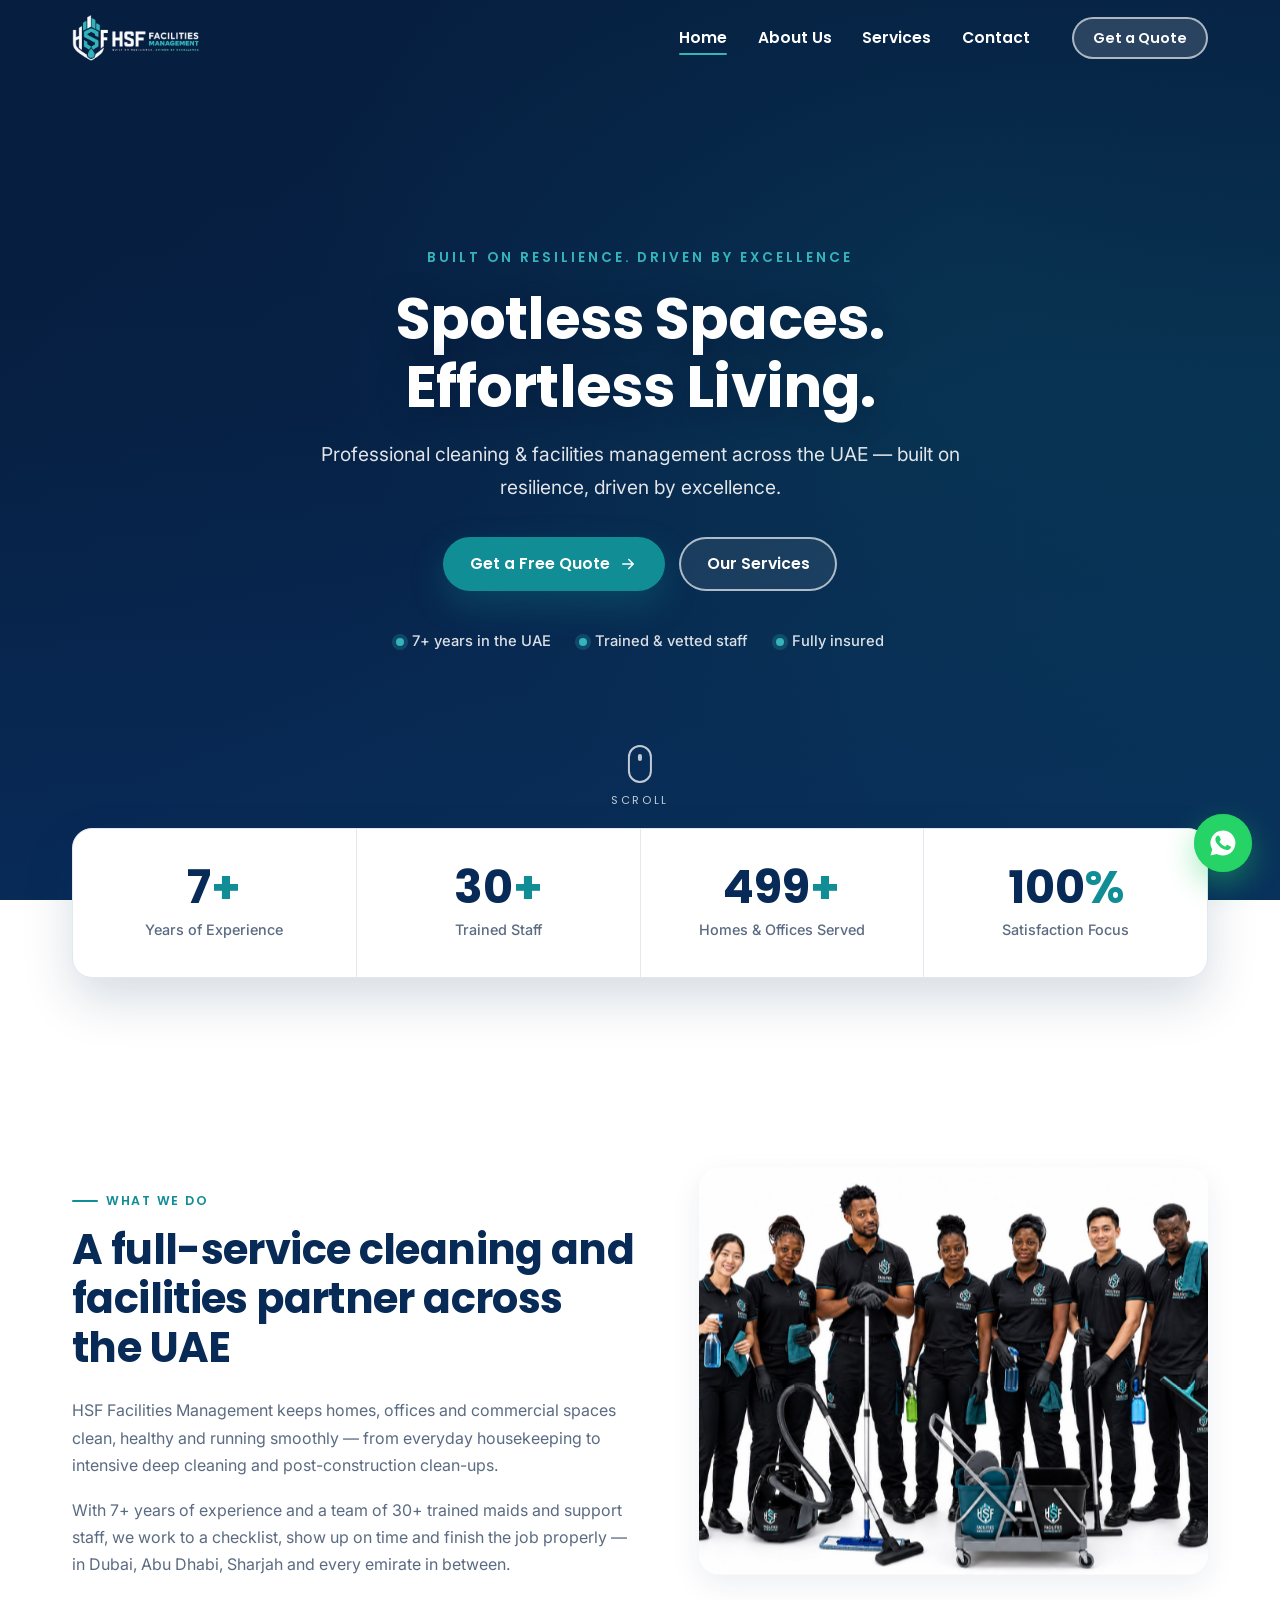
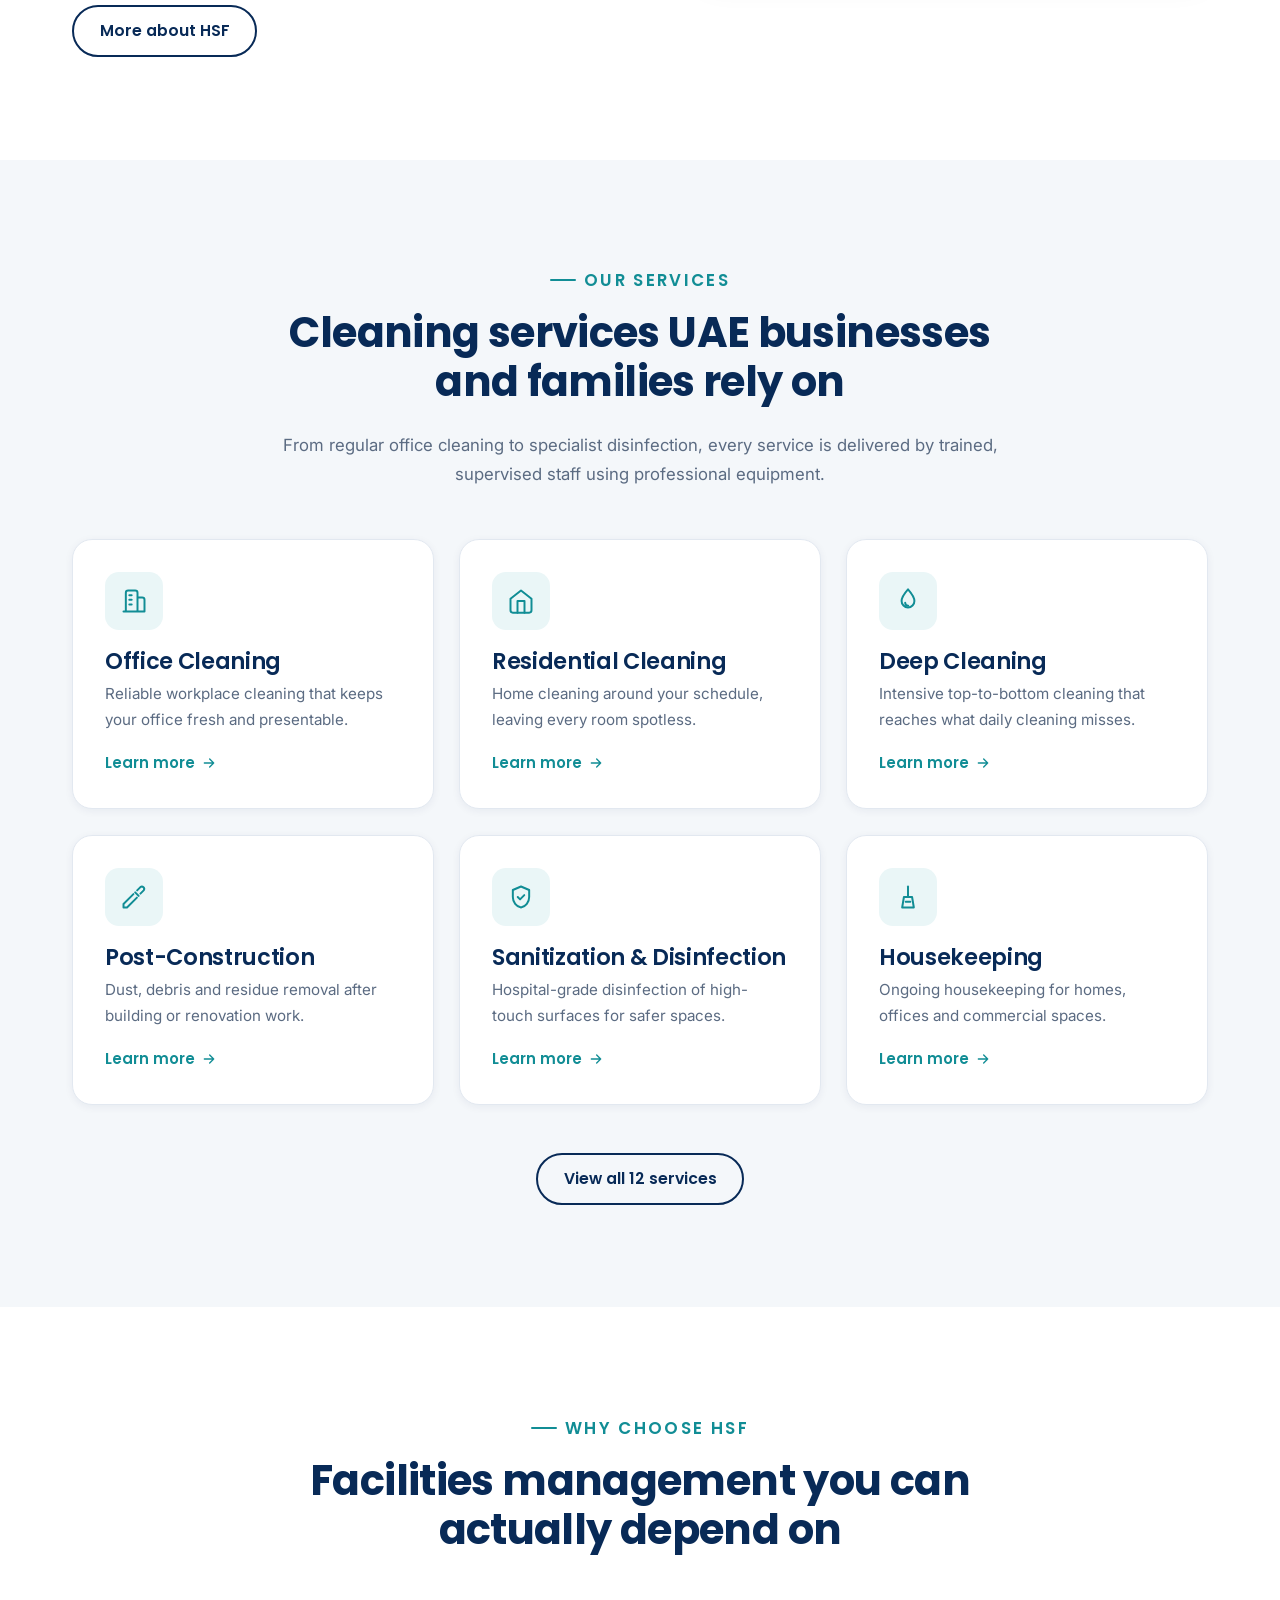
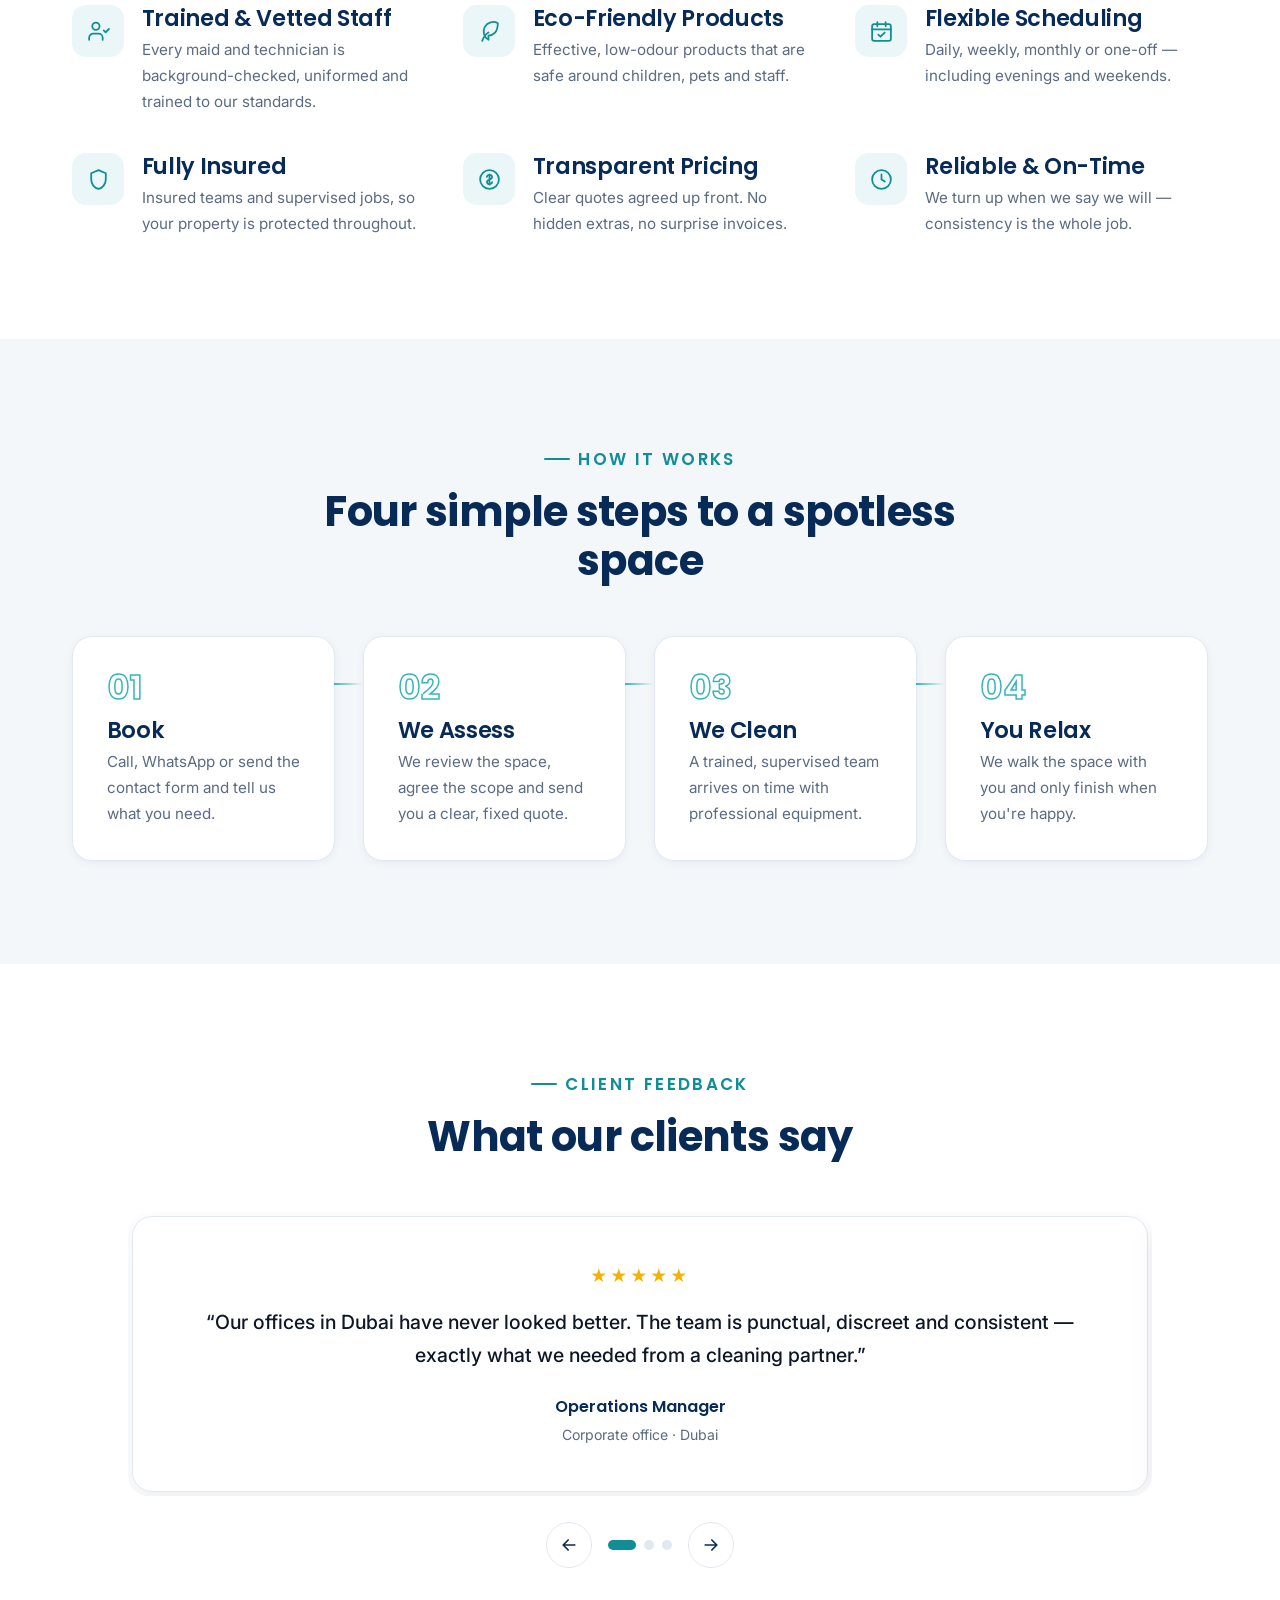
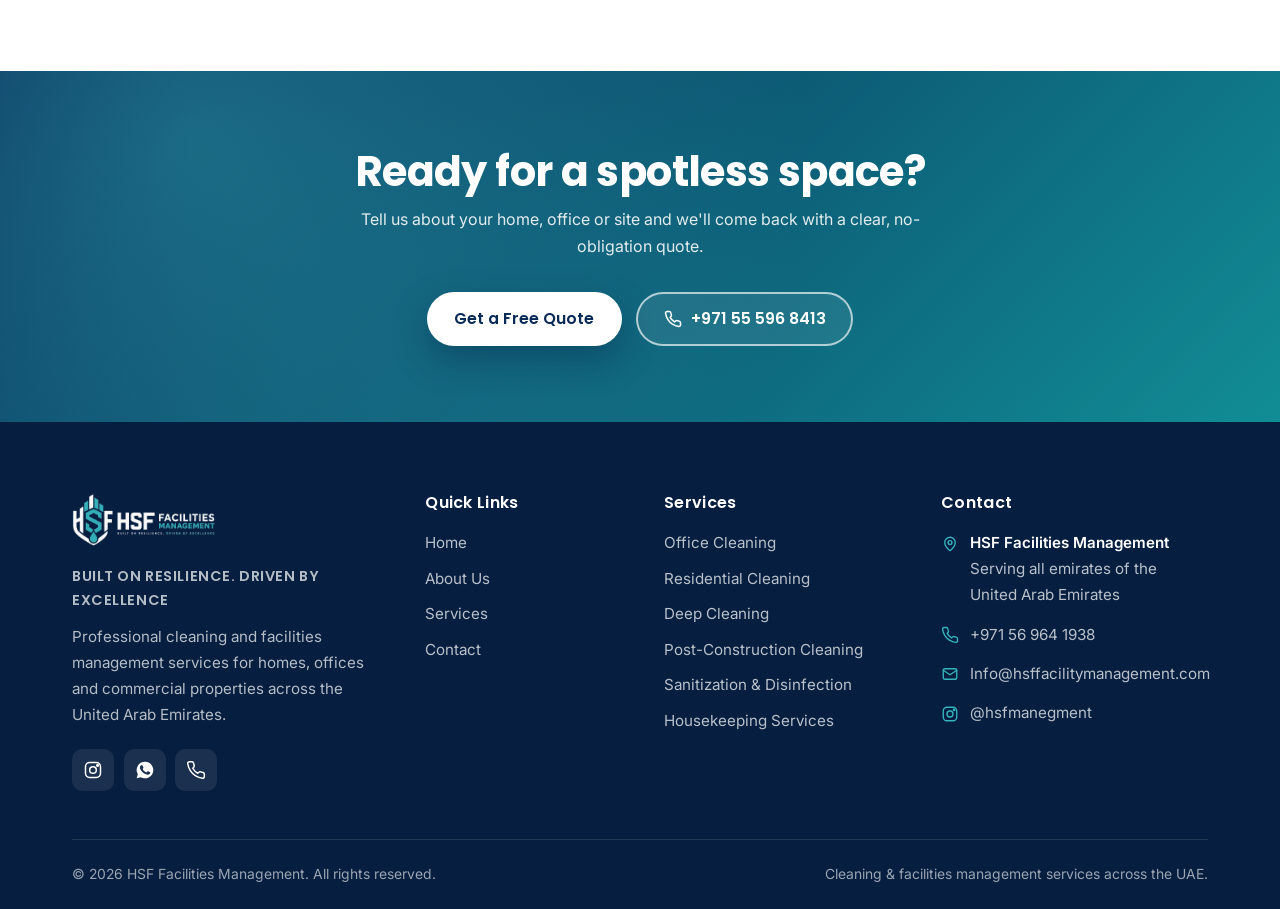
==== commit bdfba6ac: "Update contact information in index.html" ====
--- a/hsf company/index.html
+++ b/hsf company/index.html
@@ -577,10 +577,10 @@
             <a href="https://instagram.com/hsfmanegment" target="_blank" rel="noopener" aria-label="HSF Facilities Management on Instagram">
               <svg viewBox="0 0 24 24" fill="none" stroke="currentColor" stroke-width="1.8" stroke-linecap="round" aria-hidden="true"><rect x="3" y="3" width="18" height="18" rx="5"/><circle cx="12" cy="12" r="4"/><circle cx="17.5" cy="6.5" r="1"/></svg>
             </a>
-            <a href="https://wa.me/971555968413" target="_blank" rel="noopener" aria-label="Chat with HSF on WhatsApp">
+            <a href="https://wa.me/971569641938" target="_blank" rel="noopener" aria-label="Chat with HSF on WhatsApp">
               <svg viewBox="0 0 24 24" fill="currentColor" aria-hidden="true"><path d="M12 2a10 10 0 0 0-8.6 15.1L2 22l5-1.3A10 10 0 1 0 12 2zm5.8 14.2c-.2.7-1.4 1.4-2 1.4-.5 0-1.1.2-3.6-.8-3-1.3-5-4.4-5.1-4.6-.2-.2-1.2-1.6-1.2-3.1s.8-2.2 1.1-2.5c.3-.3.6-.4.8-.4h.6c.2 0 .5 0 .7.5l1 2.3c.1.2.1.4 0 .6l-.4.6-.3.3c-.1.1-.3.3-.1.6.2.3.8 1.3 1.7 2.1 1.2 1 2.2 1.4 2.5 1.5.3.1.4.1.6-.1l.9-1c.2-.2.4-.2.6-.1l2.2 1c.3.2.4.3.4.4.1.2.1.7-.1 1.3z"/></svg>
             </a>
-            <a href="tel:+971555968413" aria-label="Call HSF Facilities Management">
+            <a href="tel:+971569641938" aria-label="Call HSF Facilities Management">
               <svg viewBox="0 0 24 24" fill="none" stroke="currentColor" stroke-width="1.8" stroke-linecap="round" stroke-linejoin="round" aria-hidden="true"><path d="M22 16.9v3a2 2 0 0 1-2.2 2 19.8 19.8 0 0 1-8.6-3.1 19.5 19.5 0 0 1-6-6A19.8 19.8 0 0 1 2.1 4.2 2 2 0 0 1 4.1 2h3a2 2 0 0 1 2 1.7c.1 1 .4 1.9.7 2.8a2 2 0 0 1-.5 2.1L8.1 9.9a16 16 0 0 0 6 6l1.3-1.2a2 2 0 0 1 2.1-.5c.9.3 1.8.6 2.8.7a2 2 0 0 1 1.7 2z"/></svg>
             </a>
           </div>
@@ -618,7 +618,7 @@
             </li>
             <li>
               <svg viewBox="0 0 24 24" fill="none" stroke="currentColor" stroke-width="1.8" stroke-linecap="round" stroke-linejoin="round" aria-hidden="true"><path d="M22 16.9v3a2 2 0 0 1-2.2 2 19.8 19.8 0 0 1-8.6-3.1 19.5 19.5 0 0 1-6-6A19.8 19.8 0 0 1 2.1 4.2 2 2 0 0 1 4.1 2h3a2 2 0 0 1 2 1.7c.1 1 .4 1.9.7 2.8a2 2 0 0 1-.5 2.1L8.1 9.9a16 16 0 0 0 6 6l1.3-1.2a2 2 0 0 1 2.1-.5c.9.3 1.8.6 2.8.7a2 2 0 0 1 1.7 2z"/></svg>
-              <a href="tel:+971555968413">+971 55 596 8413</a>
+              <a href="tel:+971569641938">+971 56 964 1938</a>
             </li>
             <li>
               <svg viewBox="0 0 24 24" fill="none" stroke="currentColor" stroke-width="1.8" stroke-linecap="round" stroke-linejoin="round" aria-hidden="true"><rect x="3" y="5" width="18" height="14" rx="2"/><path d="m3 7 9 6 9-6"/></svg>
@@ -640,7 +640,7 @@
   </footer>
 
   <!-- ================= FLOATING WHATSAPP ================= -->
-  <a class="whatsapp-float" href="https://wa.me/971555968413" target="_blank" rel="noopener" aria-label="Chat with HSF Facilities Management on WhatsApp">
+  <a class="whatsapp-float" href="https://wa.me/971569641938" target="_blank" rel="noopener" aria-label="Chat with HSF Facilities Management on WhatsApp">
     <svg viewBox="0 0 24 24" fill="currentColor" aria-hidden="true"><path d="M12 2a10 10 0 0 0-8.6 15.1L2 22l5-1.3A10 10 0 1 0 12 2zm5.8 14.2c-.2.7-1.4 1.4-2 1.4-.5 0-1.1.2-3.6-.8-3-1.3-5-4.4-5.1-4.6-.2-.2-1.2-1.6-1.2-3.1s.8-2.2 1.1-2.5c.3-.3.6-.4.8-.4h.6c.2 0 .5 0 .7.5l1 2.3c.1.2.1.4 0 .6l-.4.6-.3.3c-.1.1-.3.3-.1.6.2.3.8 1.3 1.7 2.1 1.2 1 2.2 1.4 2.5 1.5.3.1.4.1.6-.1l.9-1c.2-.2.4-.2.6-.1l2.2 1c.3.2.4.3.4.4.1.2.1.7-.1 1.3z"/></svg>
   </a>
 
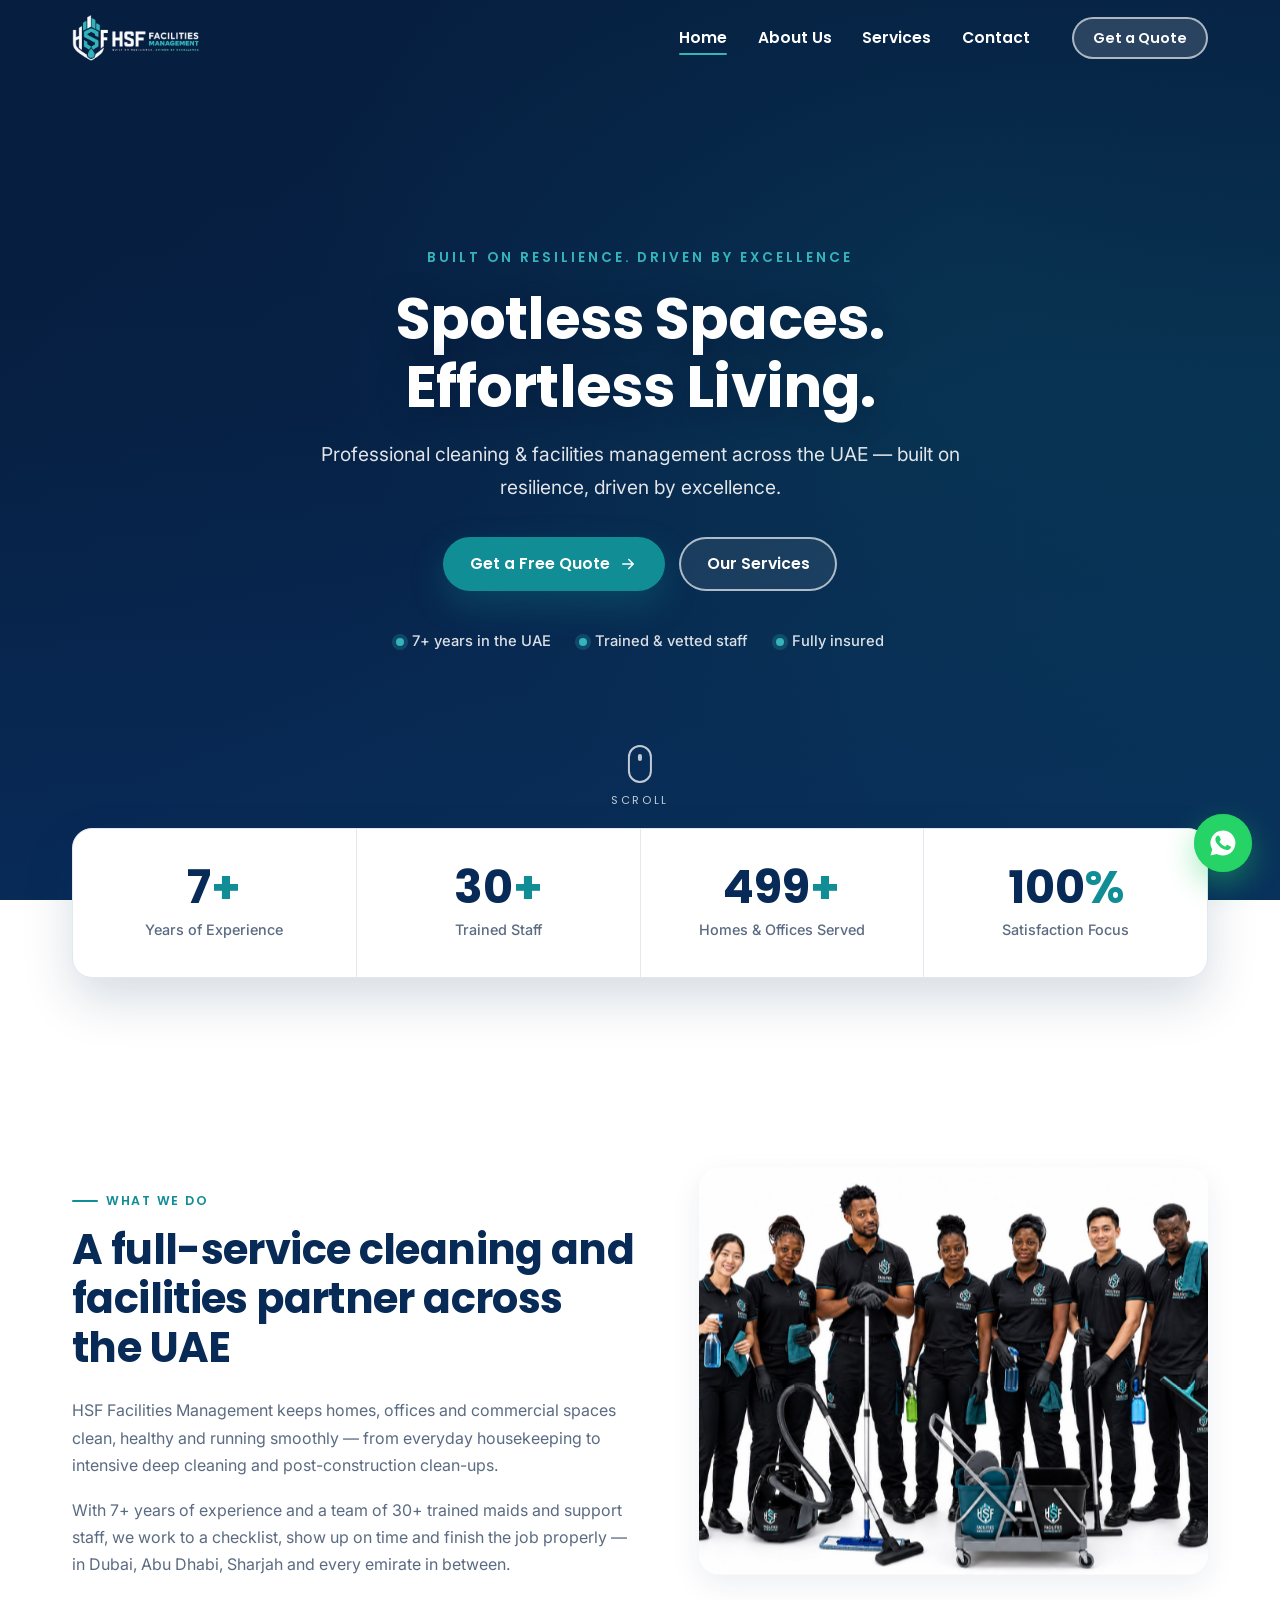
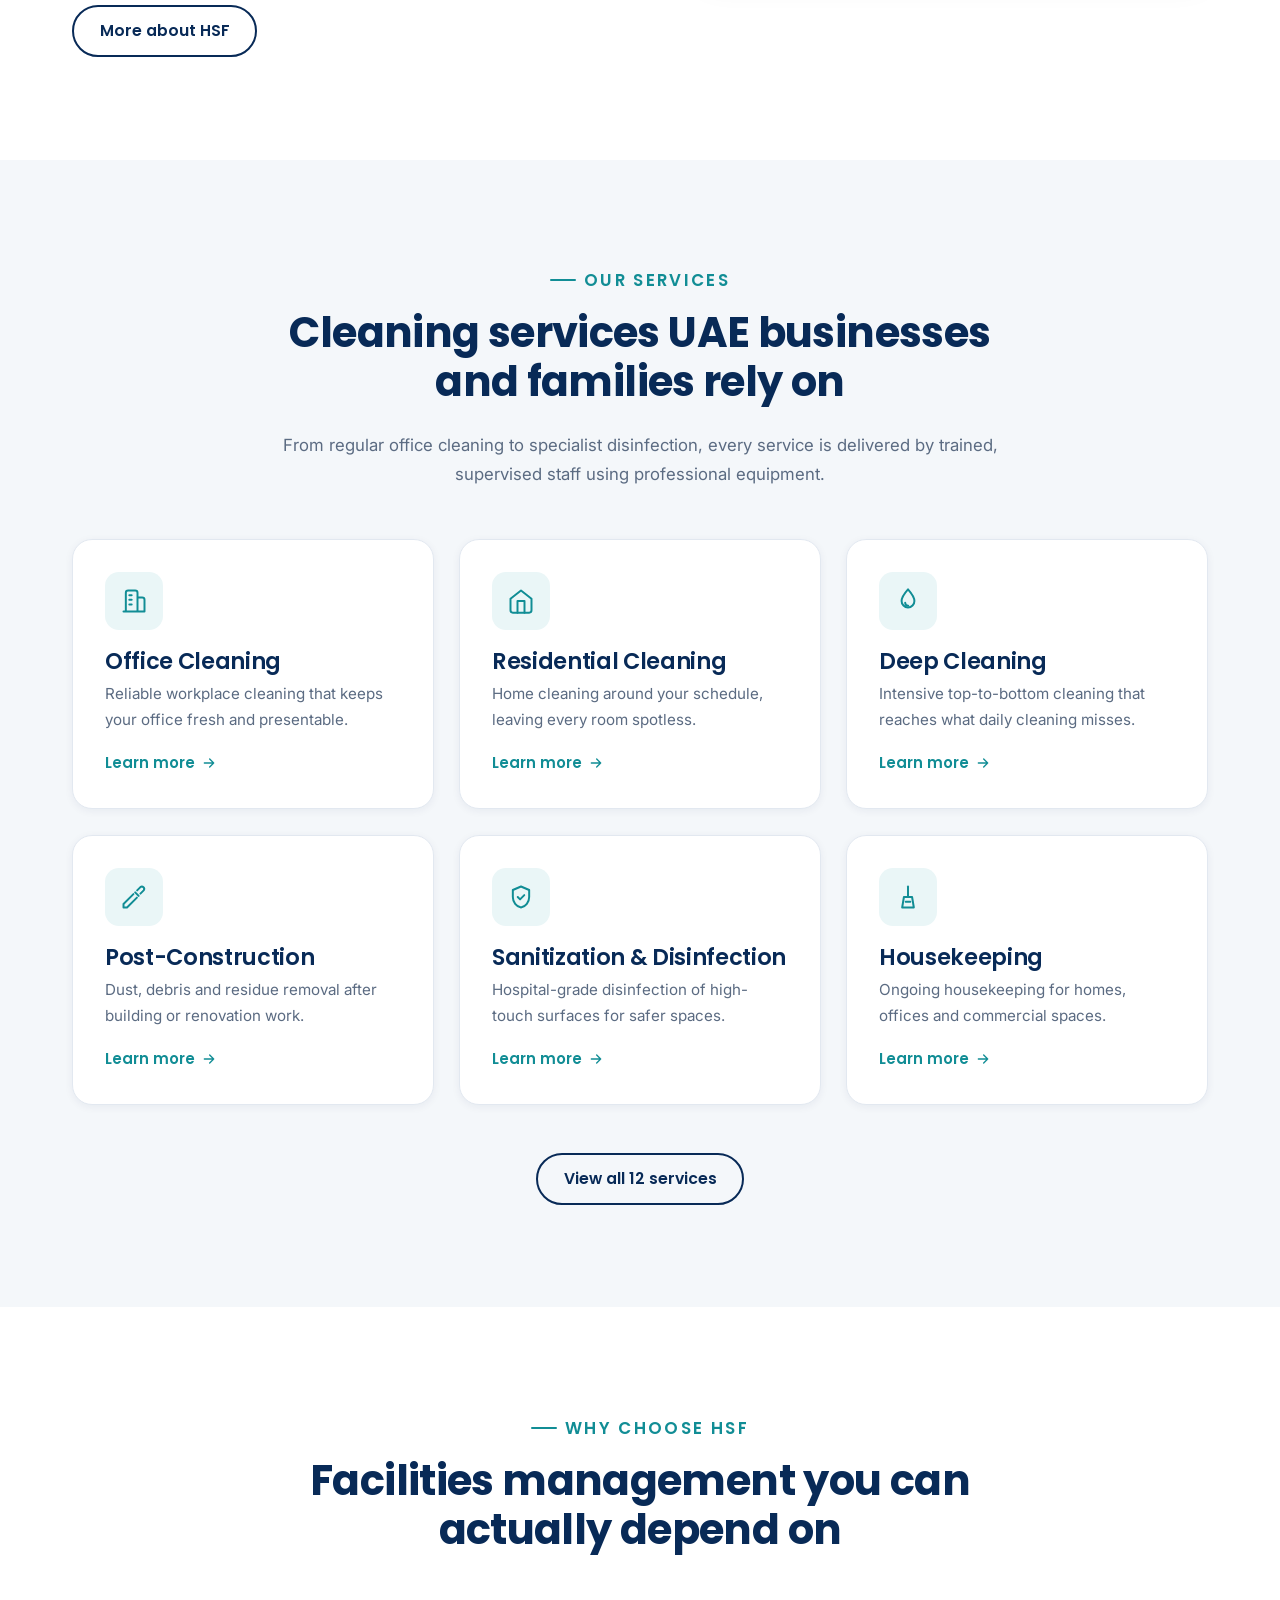
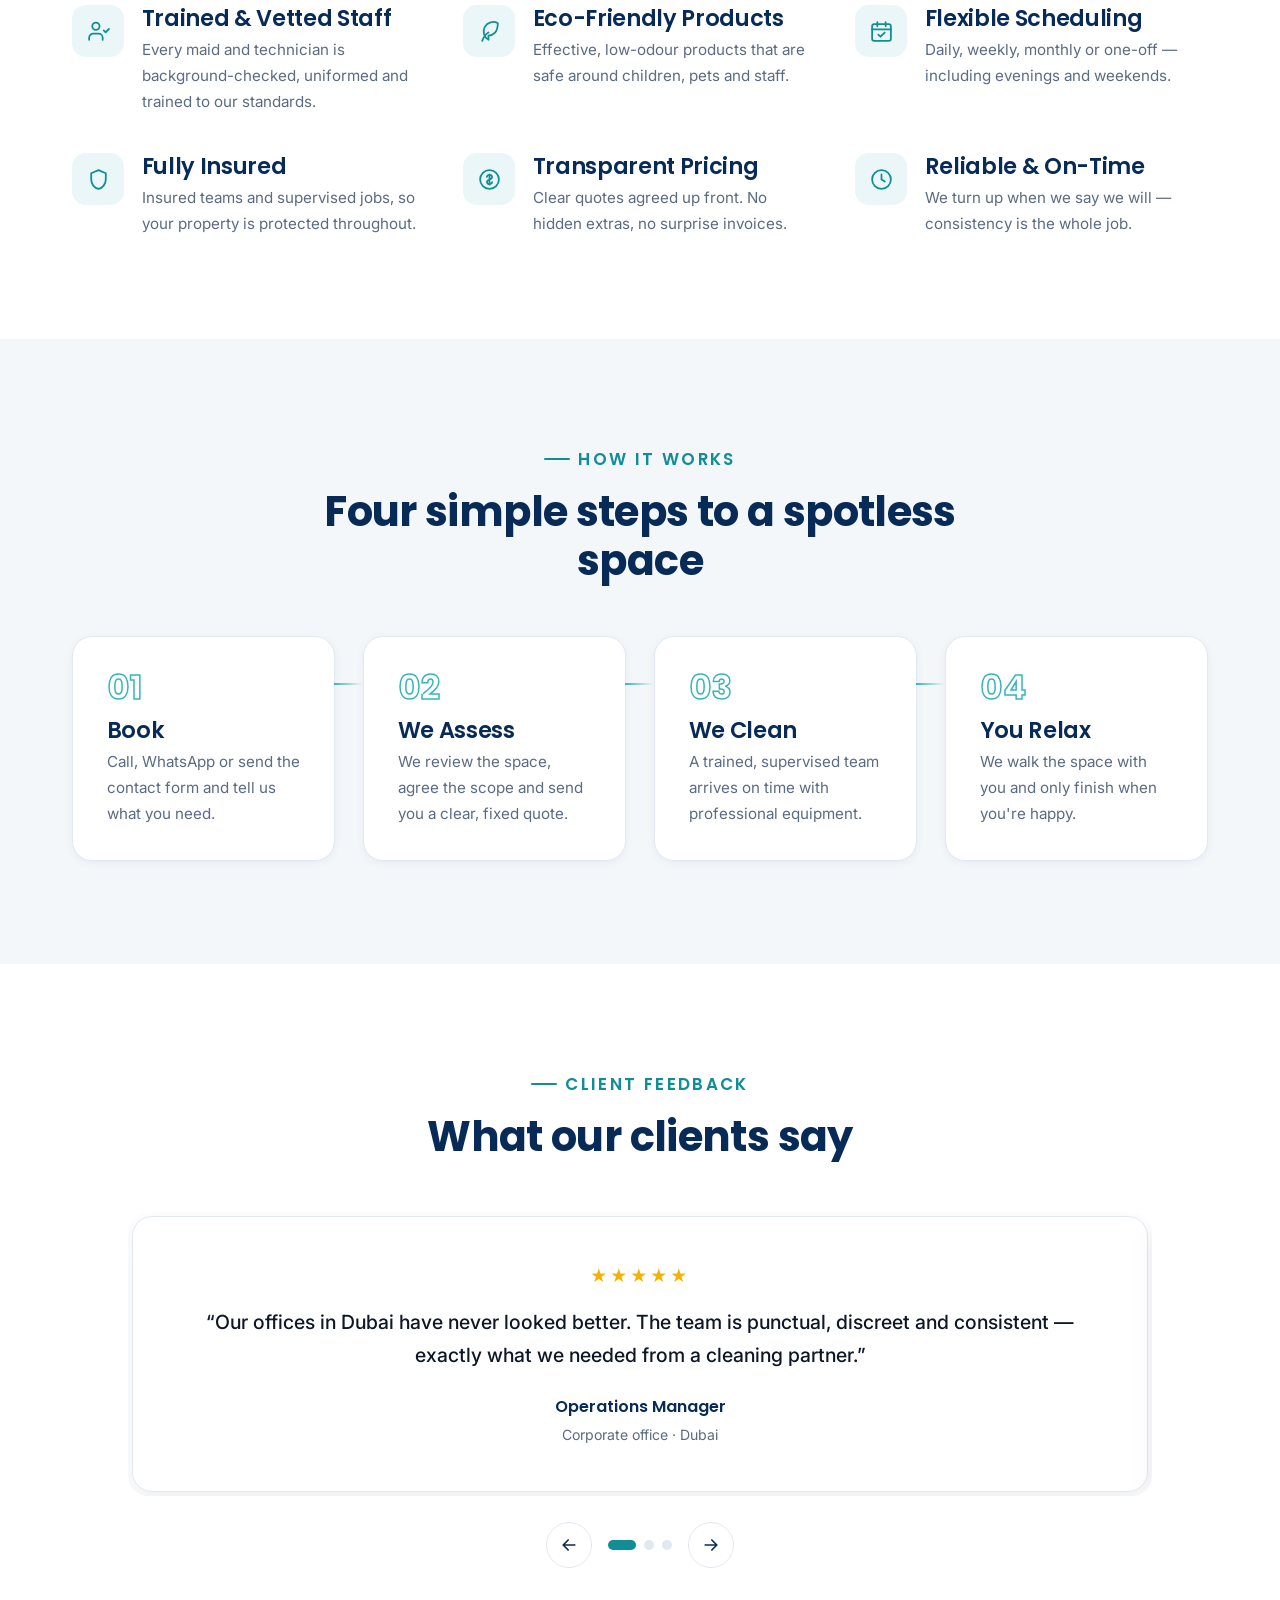
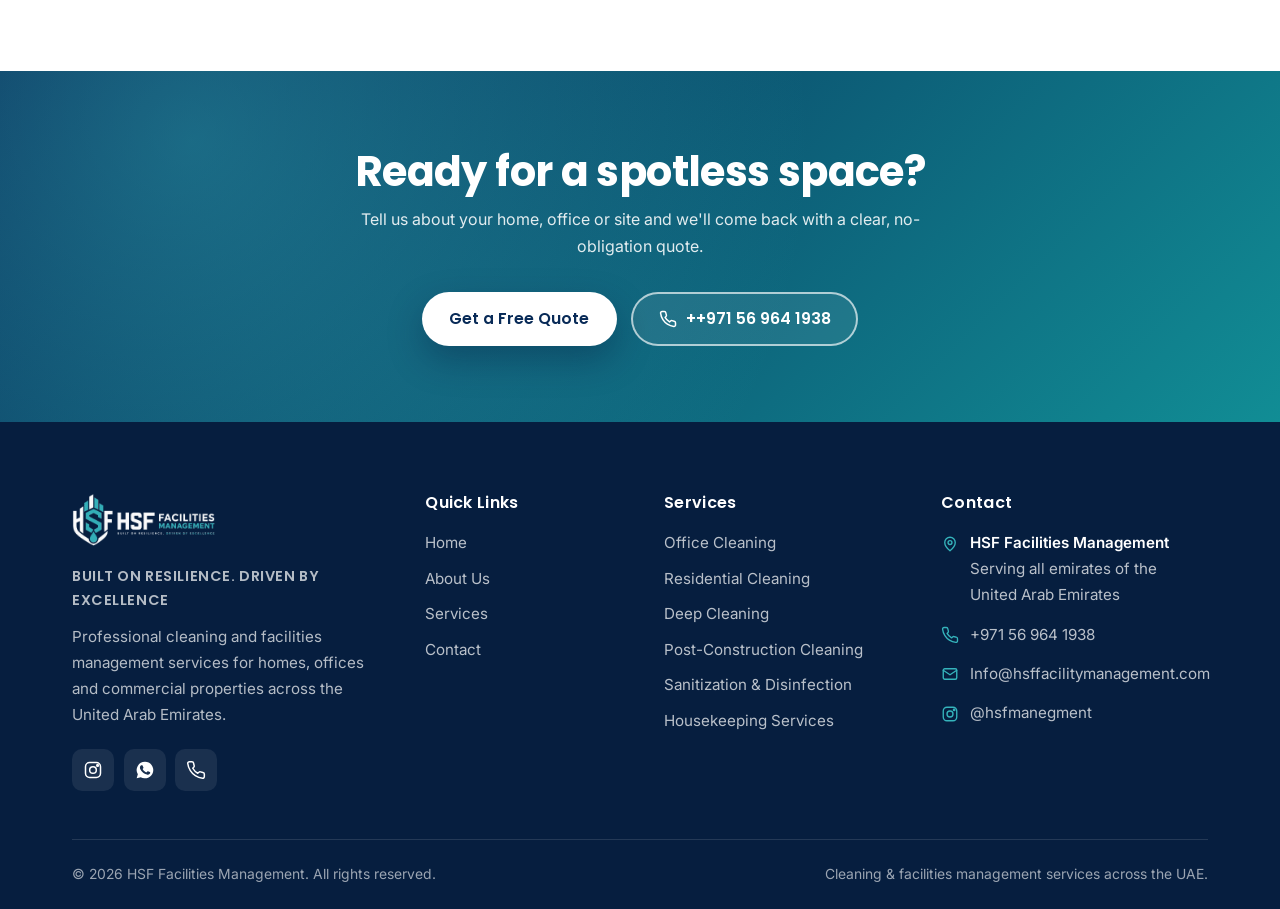
==== commit c5a9334c: "Update index.html" ====
--- a/hsf company/index.html
+++ b/hsf company/index.html
@@ -555,9 +555,9 @@
         </p>
         <div class="cta-band__actions" data-reveal data-reveal-delay="160">
           <a class="btn btn--primary" href="contact.html">Get a Free Quote</a>
-          <a class="btn btn--ghost" href="tel:+971555968413">
+          <a class="btn btn--ghost" href="tel:+971569641938">
             <svg viewBox="0 0 24 24" fill="none" stroke="currentColor" stroke-width="2" stroke-linecap="round" stroke-linejoin="round" aria-hidden="true"><path d="M22 16.9v3a2 2 0 0 1-2.2 2 19.8 19.8 0 0 1-8.6-3.1 19.5 19.5 0 0 1-6-6A19.8 19.8 0 0 1 2.1 4.2 2 2 0 0 1 4.1 2h3a2 2 0 0 1 2 1.7c.1 1 .4 1.9.7 2.8a2 2 0 0 1-.5 2.1L8.1 9.9a16 16 0 0 0 6 6l1.3-1.2a2 2 0 0 1 2.1-.5c.9.3 1.8.6 2.8.7a2 2 0 0 1 1.7 2z"/></svg>
-            +971 55 596 8413
+            ++971 56 964 1938
           </a>
         </div>
       </div>
